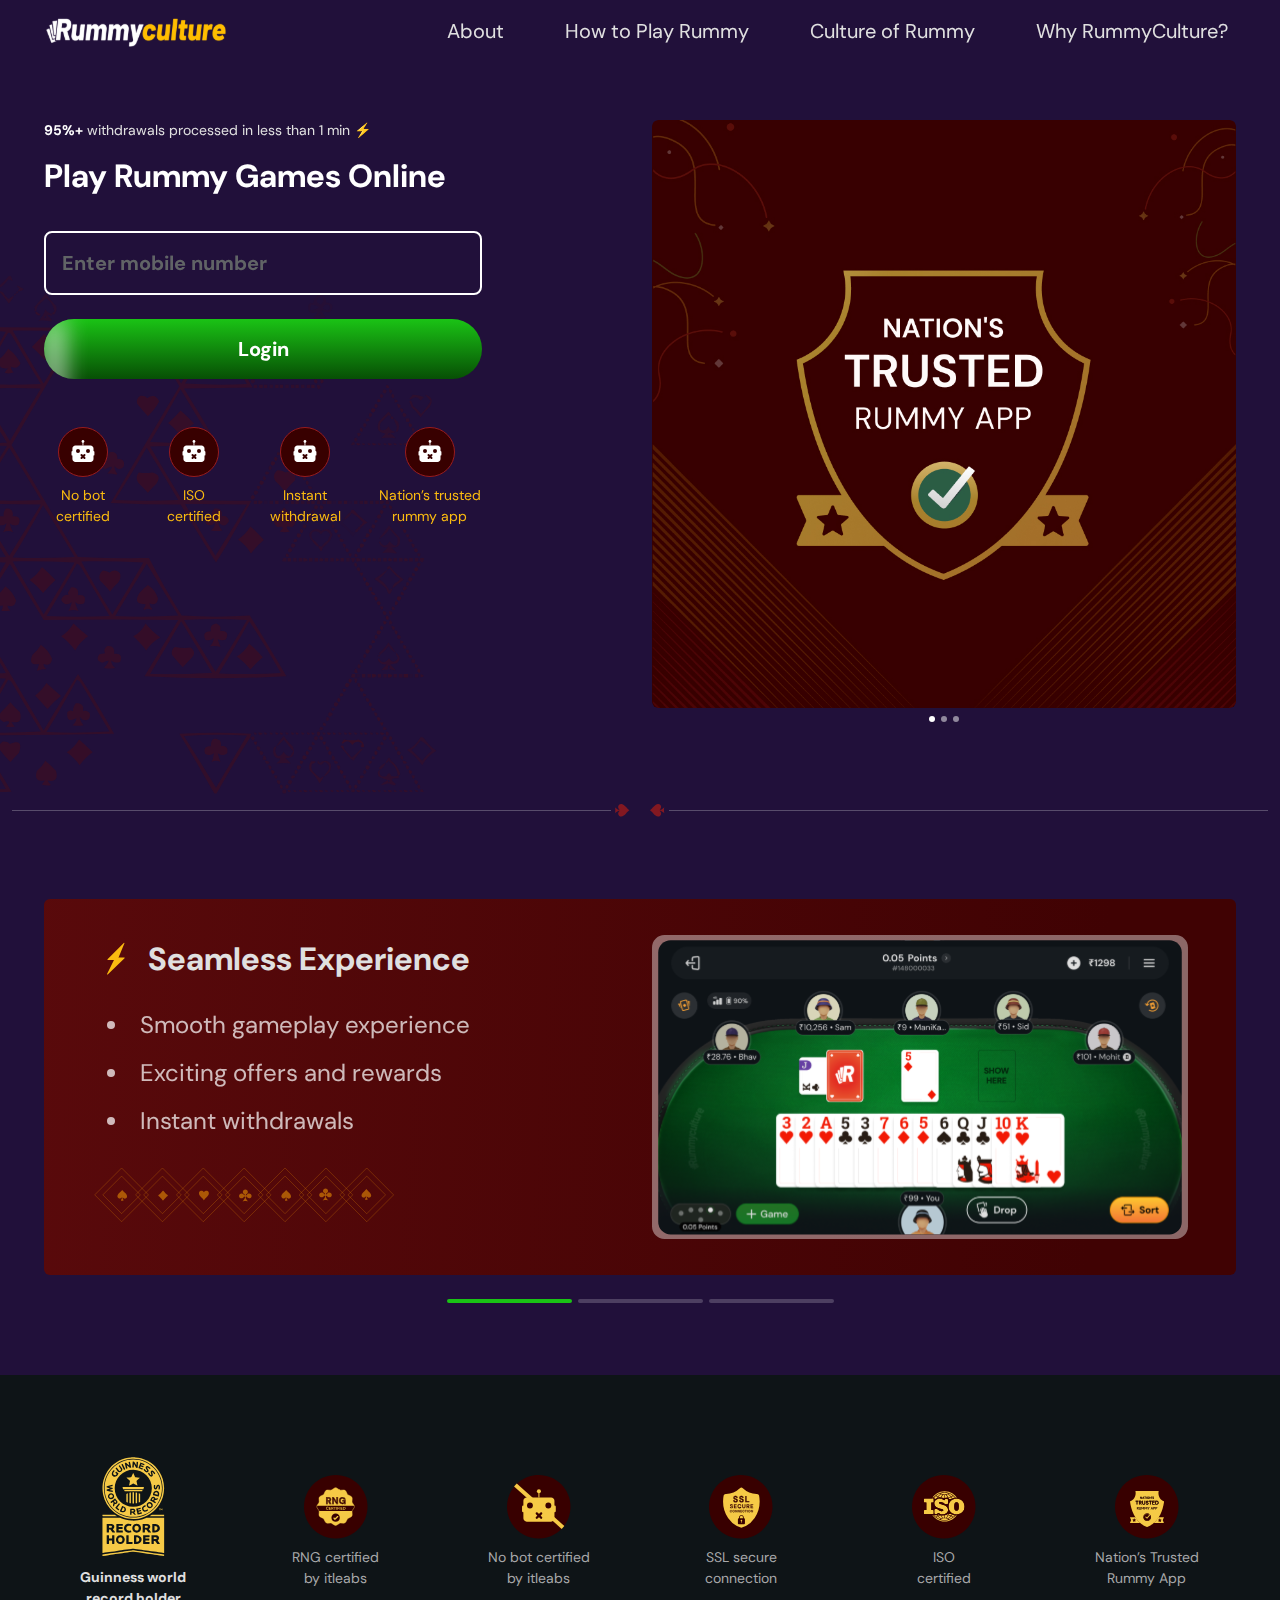
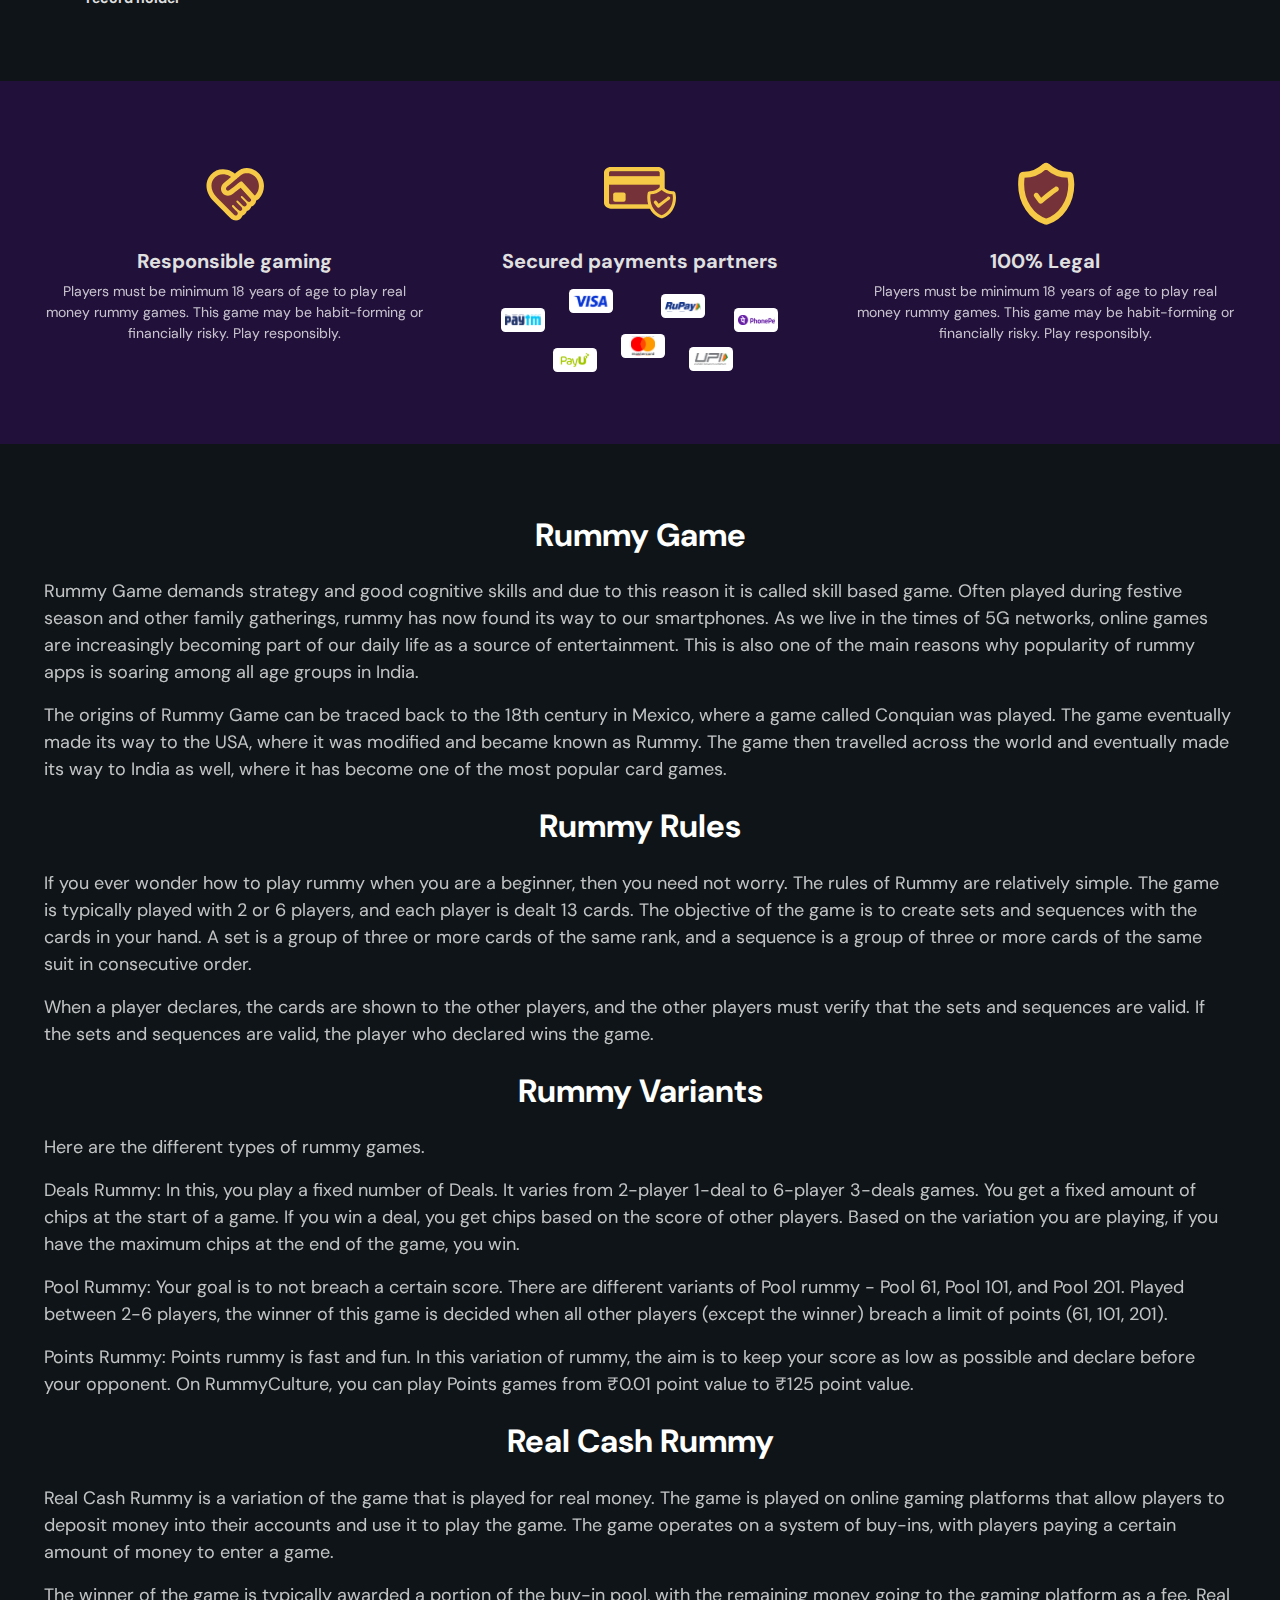
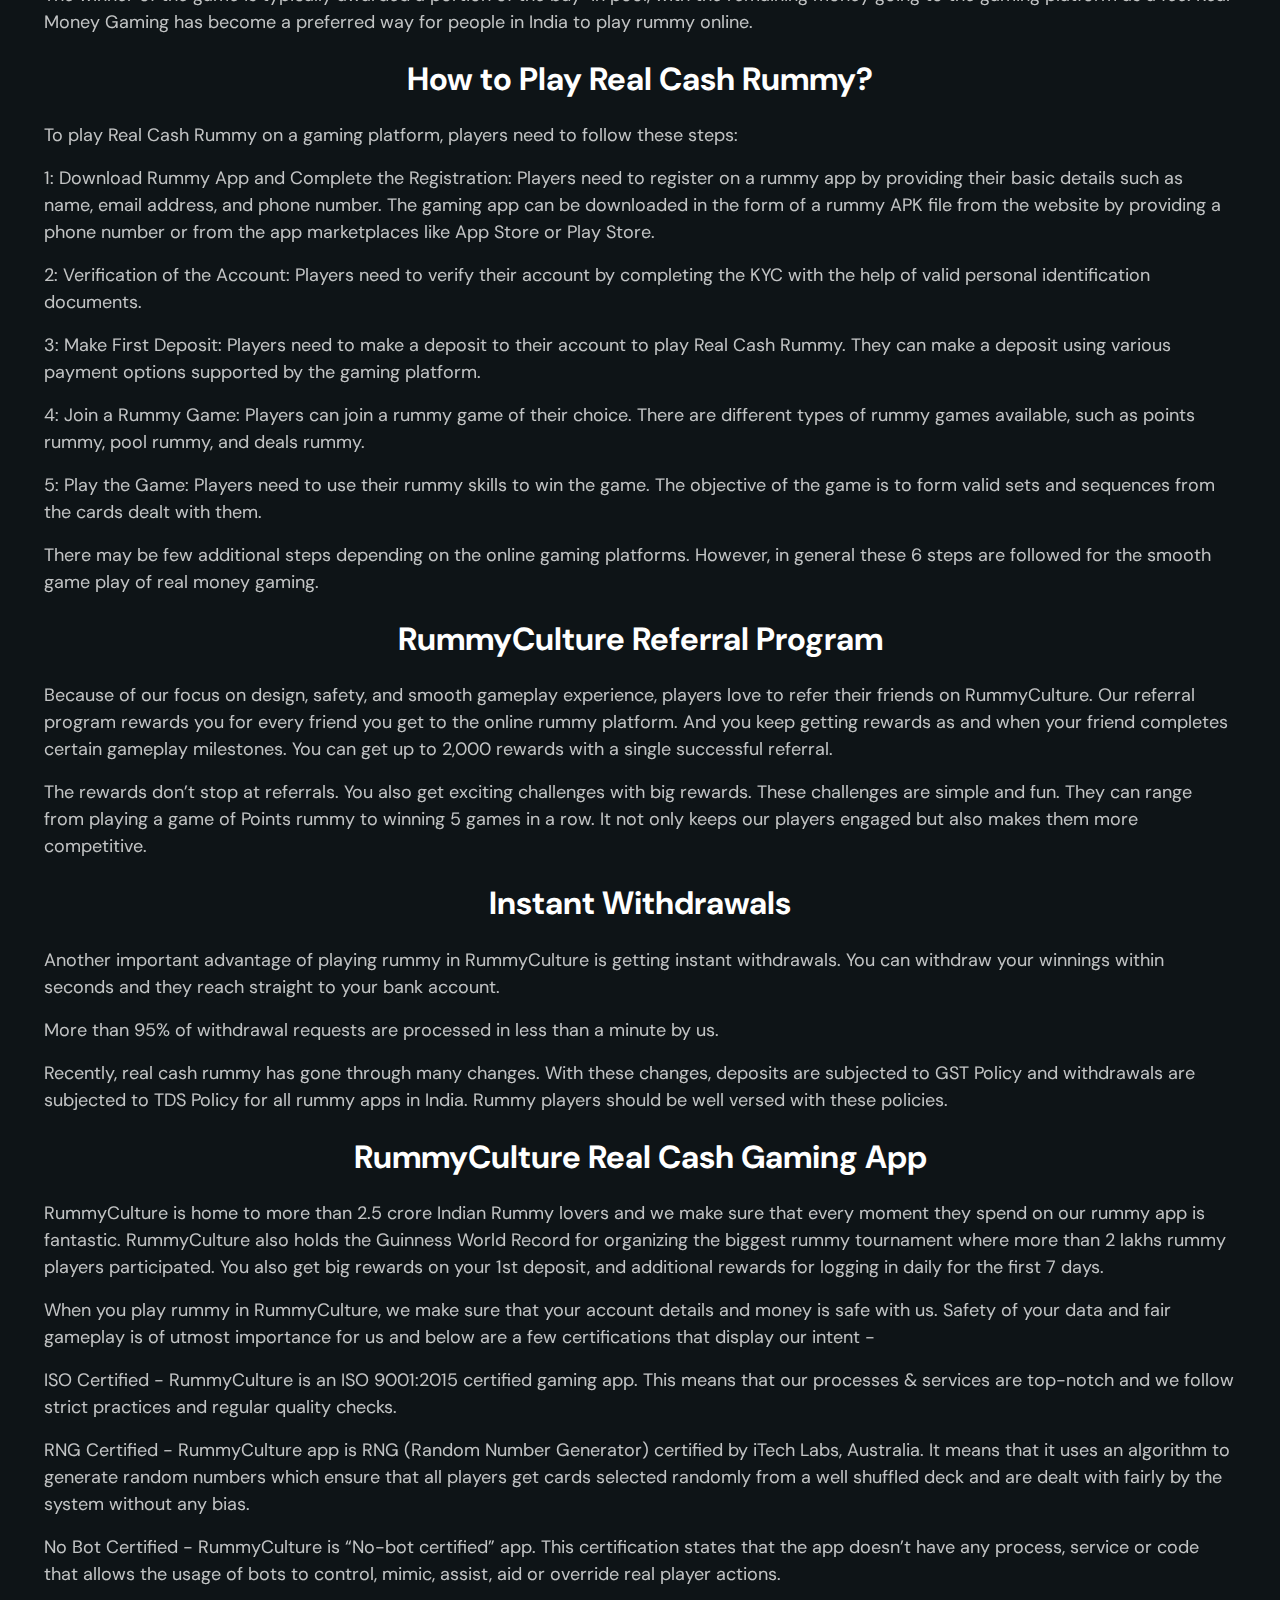
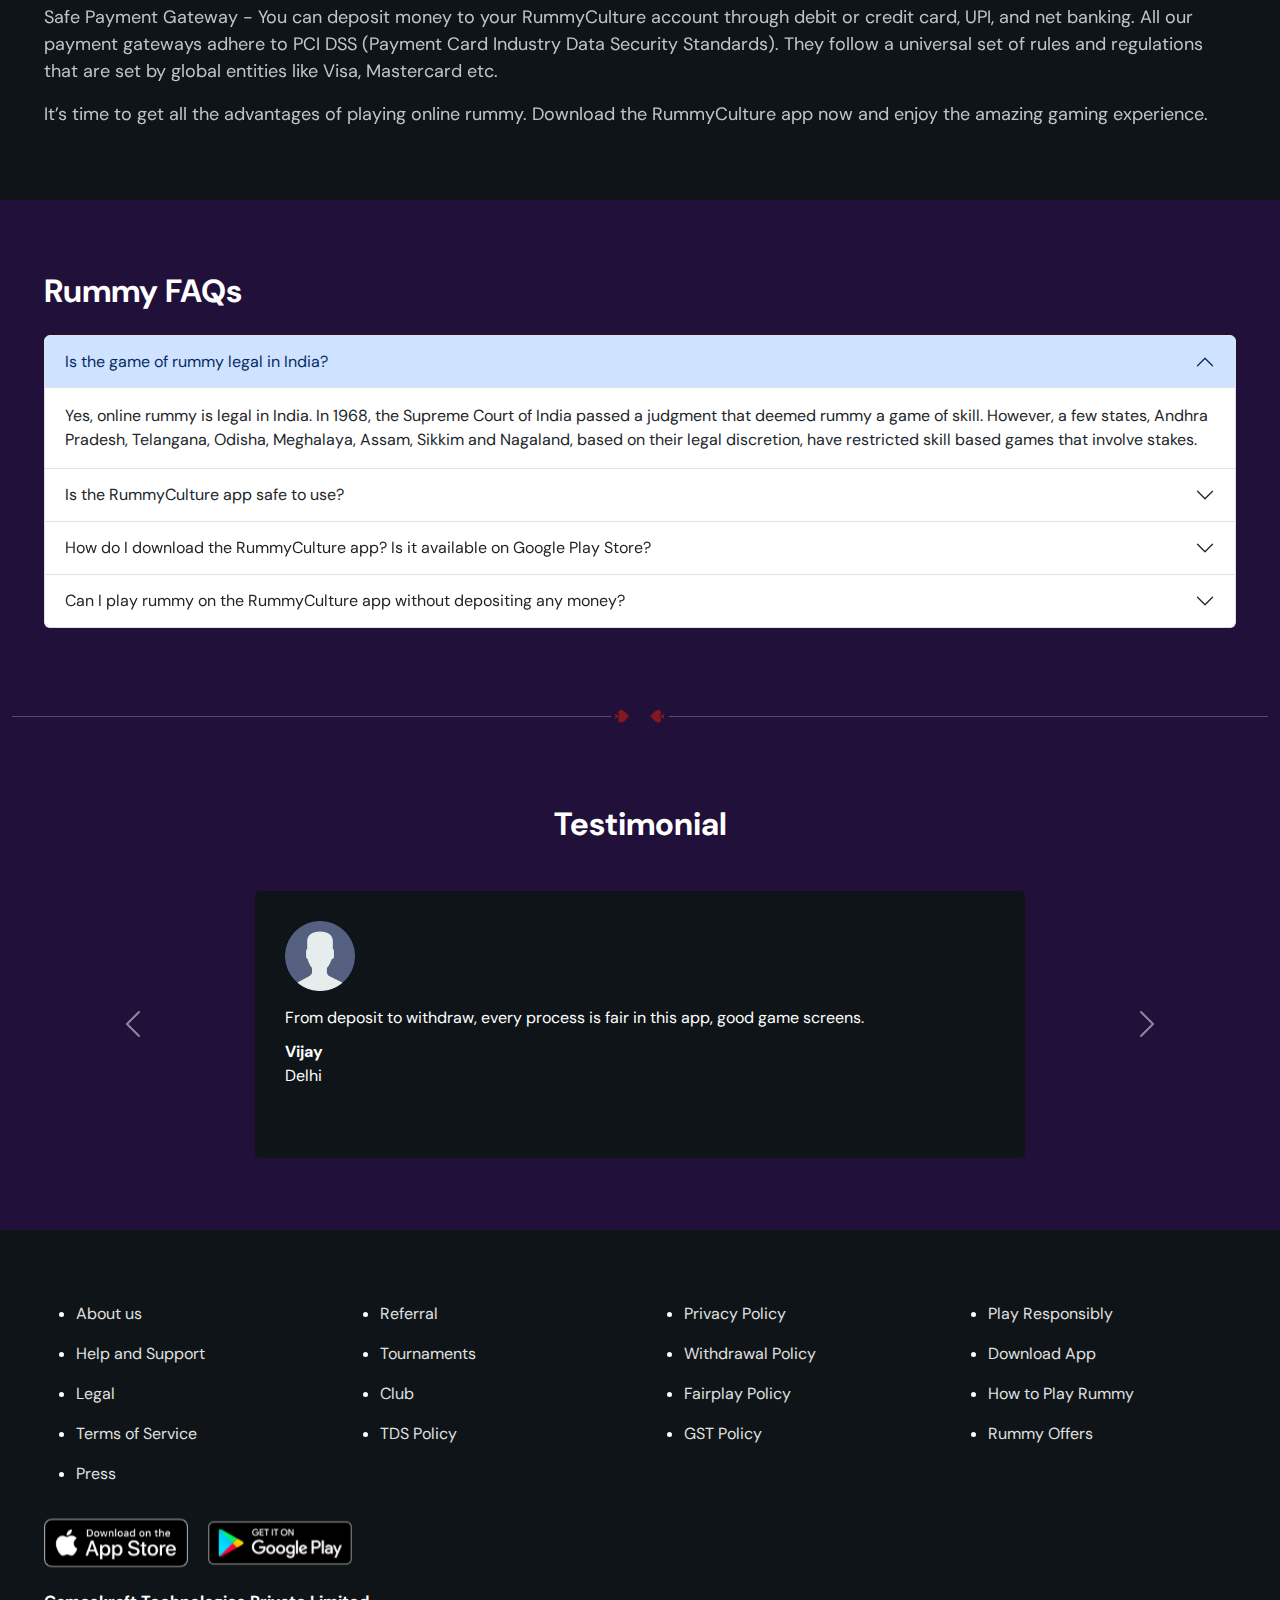
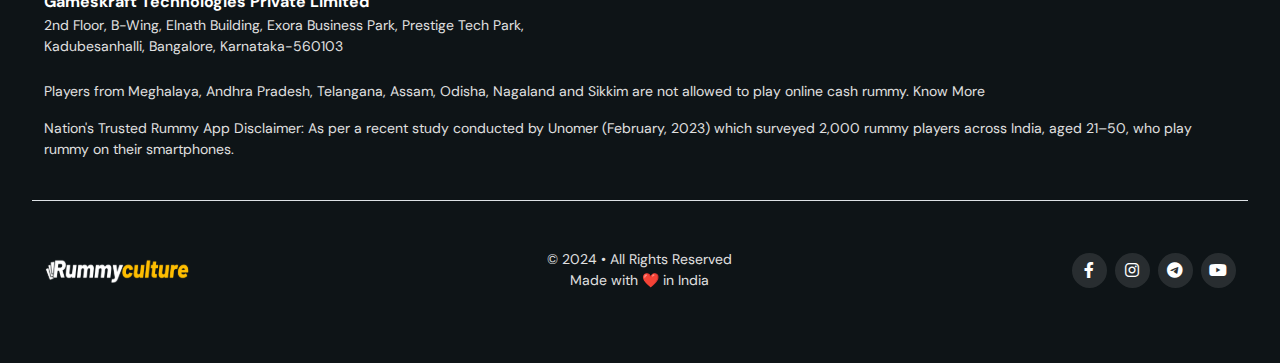
==== index.html @ b8a61bed "Add files via upload" ====
<!DOCTYPE html>
<html>
<head>
	<meta charset="utf-8">
	<meta name="viewport" content="width=device-width, initial-scale=1">
	<title>Rummy Culture</title>
	<link rel="stylesheet" type="text/css" href="assets/css/bootstrap.min.css">
	<link rel="stylesheet" type="text/css" href="assets/css/style.css">
	<link rel="stylesheet" type="text/css" href="assets/Fontawsome/css/all.min.css">
	<link href="https://fonts.googleapis.com/css2?family=DM+Sans:opsz,wght@9..40,100;9..40,200;9..40,300;9..40,400;9..40,500;9..40,600;9..40,700;9..40,800;9..40,900;9..40,1000&display=swap" rel="stylesheet"> 
</head>
<body>

<div class="wrapper">

	<!-- Header -->
	<nav class="navbar navbar-expand-lg navbar-light header position-fixed top-0 start-0 w-100">
  <div class="container">
    <a class="navbar-brand" href="#">
    	<img src="assets/img/logo.svg" width="185" />
    </a>
    <button class="navbar-toggler" type="button" data-bs-toggle="collapse" data-bs-target="#navbarSupportedContent" aria-controls="navbarSupportedContent" aria-expanded="false" aria-label="Toggle navigation">
      <span class="navbar-toggler-icon"></span>
    </button>
    <div class="collapse navbar-collapse justify-content-end" id="navbarSupportedContent">
      <ul class="navbar-nav mb-2 mb-lg-0">
        <li class="nav-item">
          <a class="nav-link text-on-surface fw-normal font-size-20" href="#">About</a>
        </li>
        <li class="nav-item">
          <a class="nav-link text-on-surface fw-normal font-size-20" href="#">How to Play Rummy</a>
        </li>
        <li class="nav-item">
          <a class="nav-link text-on-surface fw-normal font-size-20" href="#">Culture of Rummy</a>
        </li>
        <li class="nav-item">
          <a class="nav-link text-on-surface fw-normal font-size-20" href="#">Why RummyCulture?</a>
        </li>
      </ul>
      
    </div>
  </div>
</nav>

<!-- Header End! -->


<div class="container-fluid banner position-relative overflow-hidden">
	<div class="container position-relative pt-72 pb-72" style="z-index:1;">
		<div class="row">
			<div class="col-12 col-md-6">
				<p class="text-on-surface font-size-14"><strong class="text-white">95%+</strong> withdrawals processed in less than 1 min ⚡</p>
				<h2 class="fw-bold font-size-32 text-white">Play Rummy Games Online</h2>
				<div class="w-75 form-login pt-1">
					<input class="form-control fw-bold font-size-20 text-on-surface bg-transparent my-4" type="text" name="" placeholder="Enter mobile number" />
					<!-- <button class="w-100 allBtn font-size-20 fw-bold border-0 text-center px-2 position-relative overflow-hidden mt-2">Login
						<span class="position-absolute top-0 start-0 w-100 btn-outer-bg h-100"></span>
					</button> -->
					<a href="login.html" class="w-100 d-flex align-items-center justify-content-center allBtn font-size-20 fw-bold border-0 text-center px-2 position-relative overflow-hidden mt-2">Login
						<span class="position-absolute top-0 start-0 w-100 btn-outer-bg h-100"></span>
					</a>
				</div>
				<div class="d-flex justify-content-between w-75 mt-5">
					<div class="text-center certified-icon">
						<img src="assets/img/no-bot.svg" />
						<span class="fw-normal font-size-14 text-wrap d-block text-center mt-2">No bot certified</span>
					</div>
					<div class="text-center certified-icon">
						<img src="assets/img/no-bot.svg" />
						<span class="fw-normal font-size-14 text-wrap d-block text-center mt-2">ISO certified</span>
					</div>
					<div class="text-center certified-icon">
						<img src="assets/img/no-bot.svg" />
						<span class="fw-normal font-size-14 text-wrap d-block text-center mt-2">Instant withdrawal</span>
					</div>
					<div class="text-center certified-icon" style="width:104px;">
						<img src="assets/img/no-bot.svg" />
						<span class="fw-normal font-size-14 text-wrap d-block text-center mt-2">Nation’s trusted rummy app</span>
					</div>
				</div>
			</div>

			<div class="col-12 col-md-6">
				<div id="carouselExampleCaptions" class="carousel slide w-100" data-bs-ride="carousel">
  
  <div class="carousel-inner  w-100 rounded">
    <div class="carousel-item active w-100 rounded">
      <img src="assets/img/nations-trusted-banner-desk.webp" class="d-block w-100 rounded" alt="...">
      
    </div>
    <div class="carousel-item w-100 rounded">
      <img src="assets/img/new_year_desk_banner.webp" class="d-block w-100 rounded" alt="...">
      
    </div>
    <div class="carousel-item w-100 rounded">
      <img src="assets/img/ref_new_year_desk_banner.webp" class="d-block w-100 rounded" alt="...">
      
    </div>
  </div>
  <div class="carousel-indicators position-relative m-0 w-100 mt-2">
    <button type="button" data-bs-target="#carouselExampleCaptions" data-bs-slide-to="0" class="active" aria-current="true" aria-label="Slide 1"></button>
    <button type="button" data-bs-target="#carouselExampleCaptions" data-bs-slide-to="1" aria-label="Slide 2"></button>
    <button type="button" data-bs-target="#carouselExampleCaptions" data-bs-slide-to="2" aria-label="Slide 3"></button>
  </div>
  
</div>
			</div>

		</div>
	</div>
	<div class="position-absolute banner-shap bottom-0">
		<div class="position-relative">
		<img class="w-100 position-absolute start-0 bottom-0" src="assets/img/rc-back-pattern-2.svg" />
	</div>
	</div>
</div>

<div class="container-fluid">
<div class="row">
	<div class="col-12 d-flex">
		<hr class="border-top w-50" style="border-color: var(--md-sys-color-stroke) !important;">
		<img class="px-1" src="assets/img/decoration-red.svg" width="58px" />
		<hr class="border-top w-50" style="border-color: var(--md-sys-color-stroke) !important;">
	</div>
</div>
</div>


<div class="container-fluid pt-72 pb-72">
	<div class="container">

		<div id="carouselExampleCaptions1" class="carousel slide slide-banner-after" data-bs-ride="carousel">
  
  <div class="carousel-inner">
    <div class="carousel-item active">
      <div class="slide-banner-after-content rounded" style="background: linear-gradient(93.84deg, #961c1f -80.23%, #640d0f -39.95%, #400203 87.81%);border-color: rgba(152, 28, 31, 0.24);">
      	<div class="row m-0">
      		<div class="col-md-6">
      			<h2 class="fw-bold font-size-32 text-on-surface d-flex align-items-center"><img class="me-2" src="assets/img/thunder.svg" width="48" /> Seamless Experience</h2>
      			<ul class="fw-normal pt-3 slideList">
        			<li>Smooth gameplay experience</li>
        			<li>Exciting offers and rewards</li>
        			<li>Instant withdrawals</li>
        		</ul>
        		<img src="assets/img/seamless-bg-design.svg" width="304" height="55" />
      		</div>
      		<div class="col-md-6">
      			<img class="w-100" src="assets/img/smooth-gaming-2x.svg" />
      		</div>
      	</div>
      </div>
    </div>
    <div class="carousel-item">
      <div class="slide-banner-after-content rounded" style="background: linear-gradient(180deg, #1f2651 39.87%, rgba(31, 38, 81, 0.35) 100%);border-color: rgba(131, 193, 244, 0.24);">
      	<div class="row m-0">
      		<div class="col-md-6">
      			<h2 class="fw-bold font-size-32 text-on-surface d-flex align-items-center"><img class="me-2" src="assets/img/thunder.svg" width="48" /> Seamless Experience</h2>
      			<ul class="fw-normal pt-3 slideList">
        			<li>Smooth gameplay experience</li>
        			<li>Exciting offers and rewards</li>
        			<li>Instant withdrawals</li>
        		</ul>
        		<img src="assets/img/seamless-bg-design.svg" width="304" height="55" />
      		</div>
      		<div class="col-md-6">
      			<img class="w-100" src="assets/img/support-adv-2x.svg" />
      		</div>
      	</div>
      </div>
    </div>
    <div class="carousel-item">
      <div class="slide-banner-after-content rounded" style="background: linear-gradient(180deg, #186d49 39.87%, rgba(24, 109, 73, 0.35) 100%);border-color: rgba(131, 193, 244, 0.24);">
      	<div class="row m-0">
      		<div class="col-md-6">
      			<h2 class="fw-bold font-size-32 text-on-surface d-flex align-items-center"><img class="me-2" src="assets/img/thunder.svg" width="48" /> Seamless Experience</h2>
      			<ul class="fw-normal pt-3 slideList">
        			<li>Smooth gameplay experience</li>
        			<li>Exciting offers and rewards</li>
        			<li>Instant withdrawals</li>
        		</ul>
        		<img src="assets/img/support-bg-design.svg" width="435" height="34" />
      		</div>
      		<div class="col-md-6">
      			<img class="w-100" src="assets/img/trusted-2x.svg" />
      		</div>
      	</div>
      </div>
    </div>
  </div>

  <div class="carousel-indicators m-0 position-relative mt-4">
    <button type="button" data-bs-target="#carouselExampleCaptions1" data-bs-slide-to="0" class="active" aria-current="true" aria-label="Slide 1"></button>
    <button type="button" data-bs-target="#carouselExampleCaptions1" data-bs-slide-to="1" aria-label="Slide 2"></button>
    <button type="button" data-bs-target="#carouselExampleCaptions1" data-bs-slide-to="2" aria-label="Slide 3"></button>
  </div>
  
</div>

	</div>
</div>


<div class="container-fluid all-certified-block pt-72 pb-72">
	<div class="container">
		<div class="row align-items-center">
			<div class="col-md-2 text-center">
				<img src="assets/img/world-record-icon.svg" />
				<span class="d-block text-center font-size-14 fw-bold text-on-surface">Guinness world<br>record holder</span>
			</div>
			<div class="col-md-2 text-center">
				<img src="assets/img/rng-certified-icon.svg" />
				<span class="d-block text-center font-size-14 fw-normal" style="color: #A8A9AA;">RNG certified<br>by itleabs</span>
			</div>
			<div class="col-md-2 text-center">
				<img src="assets/img/no-bot-certification-icon.svg" />
				<span class="d-block text-center font-size-14 fw-normal" style="color: #A8A9AA;">No bot certified<br>by itleabs</span>
			</div>
			<div class="col-md-2 text-center">
				<img src="assets/img/ssl-secure-icon.svg" />
				<span class="d-block text-center font-size-14 fw-normal" style="color: #A8A9AA;">SSL secure<br>connection</span>
			</div>
			<div class="col-md-2 text-center">
				<img src="assets/img/iso-icon.svg" />
				<span class="d-block text-center font-size-14 fw-normal" style="color: #A8A9AA;">ISO<br>certified</span>
			</div>
			<div class="col-md-2 text-center">
				<img src="assets/img/nations-trusted-icon.svg" />
				<span class="d-block text-center font-size-14 fw-normal" style="color: #A8A9AA;">Nation’s Trusted<br>Rummy App</span>
			</div>
		</div>
	</div>
</div>


<div class="container-fluid pt-72 pb-72">
	<div class="container">
		<div class="row">
			<div class="col-md-4 text-white">
				<img class="d-block mx-auto" src="assets/img/responsible-gaming.svg" />
				<h3 class="mt-3 fw-bold font-size-20 text-on-surface text-center">Responsible gaming</h3>
				<p class="text-center font-size-14 opacity-75">Players must be minimum 18 years of age to play real money rummy games. This game may be habit-forming or financially risky. Play responsibly.</p>
			</div>
			<div class="col-md-4 text-white">
				<img class="d-block mx-auto" src="assets/img/secured-payments.svg" />
				<h3 class="mt-3 fw-bold font-size-20 text-on-surface text-center">Secured payments partners</h3>
				<img class="mx-auto d-block mt-3" src="assets/img/all-payments.svg" />
			</div>
			<div class="col-md-4 text-white">
				<img class="d-block mx-auto" src="assets/img/legal.svg" />
				<h3 class="mt-3 fw-bold font-size-20 text-on-surface text-center">100% Legal</h3>
				<p class="text-center font-size-14 opacity-75">Players must be minimum 18 years of age to play real money rummy games. This game may be habit-forming or financially risky. Play responsibly.</p>
			</div>
		</div>
	</div>
</div>

<div class="container-fluid pt-72 pb-72" style="background: var(--md-sys-color-black);">
	<div class="container">
		<h2 class="fw-bold font-size-32 text-center mb-4">Rummy Game</h2>
		<p class="fw-normal opacity-75" style="font-size: 18px;"> Rummy Game demands strategy and good cognitive skills and due to this reason it is called skill based game. Often played during festive season and other family gatherings, rummy has now found its way to our smartphones. As we live in the times of 5G networks, online games are increasingly becoming part of our daily life as a source of entertainment. This is also one of the main reasons why popularity of rummy apps is soaring among all age groups in India. </p>
		<p class="fw-normal opacity-75 mb-4" style="font-size: 18px;">  The origins of Rummy Game can be traced back to the 18th century in Mexico, where a game called Conquian was played. The game eventually made its way to the USA, where it was modified and became known as Rummy. The game then travelled across the world and eventually made its way to India as well, where it has become one of the most popular card games. </p>
		<h2 class="fw-bold font-size-32 text-center mb-4">Rummy Rules</h2>
		<p class="fw-normal opacity-75" style="font-size: 18px;"> If you ever wonder how to play rummy when you are a beginner, then you need not worry. The rules of Rummy are relatively simple. The game is typically played with 2 or 6 players, and each player is dealt 13 cards. The objective of the game is to create sets and sequences with the cards in your hand. A set is a group of three or more cards of the same rank, and a sequence is a group of three or more cards of the same suit in consecutive order. </p>
		<p class="fw-normal opacity-75 mb-4" style="font-size: 18px;">  When a player declares, the cards are shown to the other players, and the other players must verify that the sets and sequences are valid. If the sets and sequences are valid, the player who declared wins the game.  </p>

		<h2 class="fw-bold font-size-32 text-center mb-4">Rummy Variants</h2>
		<p class="fw-normal opacity-75" style="font-size: 18px;"> Here are the different types of rummy games. </p>
		<p class="fw-normal opacity-75" style="font-size: 18px;"> Deals Rummy: In this, you play a fixed number of Deals. It varies from 2-player 1-deal to 6-player 3-deals games. You get a fixed amount of chips at the start of a game. If you win a deal, you get chips based on the score of other players. Based on the variation you are playing, if you have the maximum chips at the end of the game, you win. </p>
		<p class="fw-normal opacity-75" style="font-size: 18px;"> Pool Rummy: Your goal is to not breach a certain score. There are different variants of Pool rummy - Pool 61, Pool 101, and Pool 201. Played between 2-6 players, the winner of this game is decided when all other players (except the winner) breach a limit of points (61, 101, 201). </p>
		<p class="fw-normal opacity-75 mb-4" style="font-size: 18px;"> Points Rummy: Points rummy is fast and fun. In this variation of rummy, the aim is to keep your score as low as possible and declare before your opponent. On RummyCulture, you can play Points games from ₹0.01 point value to ₹125 point value. </p>


		<h2 class="fw-bold font-size-32 text-center mb-4">Real Cash Rummy</h2>
		<p class="fw-normal opacity-75" style="font-size: 18px;"> Real Cash Rummy is a variation of the game that is played for real money. The game is played on online gaming platforms that allow players to deposit money into their accounts and use it to play the game. The game operates on a system of buy-ins, with players paying a certain amount of money to enter a game. </p>
		<p class="fw-normal opacity-75 mb-4" style="font-size: 18px;"> The winner of the game is typically awarded a portion of the buy-in pool, with the remaining money going to the gaming platform as a fee. Real Money Gaming has become a preferred way for people in India to play rummy online. </p>


		<h2 class="fw-bold font-size-32 text-center mb-4">How to Play Real Cash Rummy?</h2>
		<p class="fw-normal opacity-75" style="font-size: 18px;"> To play Real Cash Rummy on a gaming platform, players need to follow these steps: </p>
		<p class="fw-normal opacity-75" style="font-size: 18px;"> 1: Download Rummy App and Complete the Registration: Players need to register on a rummy app by providing their basic details such as name, email address, and phone number. The gaming app can be downloaded in the form of a rummy APK file from the website by providing a phone number or from the app marketplaces like App Store or Play Store. </p>
		<p class="fw-normal opacity-75" style="font-size: 18px;"> 2: Verification of the Account: Players need to verify their account by completing the KYC with the help of valid personal identification documents. </p>
		<p class="fw-normal opacity-75" style="font-size: 18px;"> 3: Make First Deposit: Players need to make a deposit to their account to play Real Cash Rummy. They can make a deposit using various payment options supported by the gaming platform. 	</p>
		<p class="fw-normal opacity-75" style="font-size: 18px;"> 4: Join a Rummy Game: Players can join a rummy game of their choice. There are different types of rummy games available, such as points rummy, pool rummy, and deals rummy. </p>
		<p class="fw-normal opacity-75" style="font-size: 18px;"> 5: Play the Game: Players need to use their rummy skills to win the game. The objective of the game is to form valid sets and sequences from the cards dealt with them. </p>
		<p class="fw-normal opacity-75 mb-4" style="font-size: 18px;"> There may be few additional steps depending on the online gaming platforms. However, in general these 6 steps are followed for the smooth game play of real money gaming. </p>

		<h2 class="fw-bold font-size-32 text-center mb-4">RummyCulture Referral Program</h2>
		<p class="fw-normal opacity-75" style="font-size: 18px;"> Because of our focus on design, safety, and smooth gameplay experience, players love to refer their friends on RummyCulture. Our referral program rewards you for every friend you get to the online rummy platform. And you keep getting rewards as and when your friend completes certain gameplay milestones. You can get up to 2,000 rewards with a single successful referral. </p>
		<p class="fw-normal opacity-75 mb-4" style="font-size: 18px;"> The rewards don’t stop at referrals. You also get exciting challenges with big rewards. These challenges are simple and fun. They can range from playing a game of Points rummy to winning 5 games in a row. It not only keeps our players engaged but also makes them more competitive. </p>

		<h2 class="fw-bold font-size-32 text-center mb-4">Instant Withdrawals</h2>
		<p class="fw-normal opacity-75" style="font-size: 18px;"> Another important advantage of playing rummy in RummyCulture is getting instant withdrawals. You can withdraw your winnings within seconds and they reach straight to your bank account. </p>
		<p class="fw-normal opacity-75" style="font-size: 18px;"> More than 95% of withdrawal requests are processed in less than a minute by us. </p>
		<p class="fw-normal opacity-75 mb-4" style="font-size: 18px;"> Recently, real cash rummy has gone through many changes. With these changes, deposits are subjected to GST Policy and withdrawals are subjected to TDS Policy for all rummy apps in India. Rummy players should be well versed with these policies. </p>

		<h2 class="fw-bold font-size-32 text-center mb-4">RummyCulture Real Cash Gaming App</h2>
		<p class="fw-normal opacity-75" style="font-size: 18px;"> RummyCulture is home to more than 2.5 crore Indian Rummy lovers and we make sure that every moment they spend on our rummy app is fantastic. RummyCulture also holds the Guinness World Record for organizing the biggest rummy tournament where more than 2 lakhs rummy players participated. You also get big rewards on your 1st deposit, and additional rewards for logging in daily for the first 7 days. </p>
		<p class="fw-normal opacity-75" style="font-size: 18px;"> When you play rummy in RummyCulture, we make sure that your account details and money is safe with us. Safety of your data and fair gameplay is of utmost importance for us and below are a few certifications that display our intent - </p>
		<p class="fw-normal opacity-75" style="font-size: 18px;"> ISO Certified - RummyCulture is an ISO 9001:2015 certified gaming app. This means that our processes & services are top-notch and we follow strict practices and regular quality checks. </p>
		<p class="fw-normal opacity-75" style="font-size: 18px;"> RNG Certified - RummyCulture app is RNG (Random Number Generator) certified by iTech Labs, Australia. It means that it uses an algorithm to generate random numbers which ensure that all players get cards selected randomly from a well shuffled deck and are dealt with fairly by the system without any bias. </p>
		<p class="fw-normal opacity-75" style="font-size: 18px;"> No Bot Certified - RummyCulture is “No-bot certified” app. This certification states that the app doesn’t have any process, service or code that allows the usage of bots to control, mimic, assist, aid or override real player actions. </p>
		<p class="fw-normal opacity-75" style="font-size: 18px;"> Safe Payment Gateway - You can deposit money to your RummyCulture account through debit or credit card, UPI, and net banking. All our payment gateways adhere to PCI DSS (Payment Card Industry Data Security Standards). They follow a universal set of rules and regulations that are set by global entities like Visa, Mastercard etc. </p>
		<p class="fw-normal opacity-75 mb-0" style="font-size: 18px;"> It’s time to get all the advantages of playing online rummy. Download the RummyCulture app now and enjoy the amazing gaming experience. </p>



	</div>
</div>

<div class="container-fluid pt-72 pb-72">
	<div class="container">
		<h2 class="fw-bold font-size-32 mb-4">Rummy FAQs</h2>

		<div class="accordion" id="accordionExample">
  <div class="accordion-item">
    <h2 class="accordion-header" id="headingOne">
      <button class="accordion-button" type="button" data-bs-toggle="collapse" data-bs-target="#collapseOne" aria-expanded="true" aria-controls="collapseOne">
        Is the game of rummy legal in India?
      </button>
    </h2>
    <div id="collapseOne" class="accordion-collapse collapse show" aria-labelledby="headingOne" data-bs-parent="#accordionExample">
      <div class="accordion-body">
        
Yes, online rummy is legal in India. In 1968, the Supreme Court of India passed a judgment that deemed rummy a game of skill. However, a few states, Andhra Pradesh, Telangana, Odisha, Meghalaya, Assam, Sikkim and Nagaland, based on their legal discretion, have restricted skill based games that involve stakes.

      </div>
    </div>
  </div>
  <div class="accordion-item">
    <h2 class="accordion-header" id="headingTwo">
      <button class="accordion-button collapsed" type="button" data-bs-toggle="collapse" data-bs-target="#collapseTwo" aria-expanded="false" aria-controls="collapseTwo">
        Is the RummyCulture app safe to use?
      </button>
    </h2>
    <div id="collapseTwo" class="accordion-collapse collapse" aria-labelledby="headingTwo" data-bs-parent="#accordionExample">
      <div class="accordion-body">
        
Yes, RummyCulture is completely safe and secure to use, and follows strict fair game play policies.

    RummyCulture is an ISO-certified gaming platform.
    All payment gateways used by RummyCulture are PCI DSS (Payment Card Industry Data Security Standards) compliant. They follow a universal set of rules and regulations that are set by global entities like Visa, Mastercard etc.
    RummyCulture has a “No-bot” certification, which clearly states that we do not have any systems that allow the usage of bots to control, mimic, assist, aid or override real player actions.
    RummyCulture’s card shuffling system has been RNG certified by iTech Labs (Australia). RNG uses an algorithm to generate random numbers which ensure that all players get cards selected randomly from a well-shuffled deck and are dealt with fairly by the system without any bias.


      </div>
    </div>
  </div>
  <div class="accordion-item">
    <h2 class="accordion-header" id="headingThree">
      <button class="accordion-button collapsed" type="button" data-bs-toggle="collapse" data-bs-target="#collapseThree" aria-expanded="false" aria-controls="collapseThree">
        How do I download the RummyCulture app? Is it available on Google Play Store?
      </button>
    </h2>
    <div id="collapseThree" class="accordion-collapse collapse" aria-labelledby="headingThree" data-bs-parent="#accordionExample">
      <div class="accordion-body">
        <ul>
        	<li> Download it from www.rummyculture.com. 
        		<ul>
        			<li>Visit www.rummyculture.com and download the app by simply clicking on the “Download Now” button.</li>
        			<li>You will need to install the downloaded apk.</li>
        			<li> Register on the app with your mobile number to start playing.</li>
        		</ul>
        	</li>
        </ul>
      </div>
    </div>
  </div>

  <div class="accordion-item">
    <h2 class="accordion-header" id="headingThree1">
      <button class="accordion-button collapsed" type="button" data-bs-toggle="collapse" data-bs-target="#collapseThree1" aria-expanded="false" aria-controls="collapseThree1">
        Can I play rummy on the RummyCulture app without depositing any money?
      </button>
    </h2>
    <div id="collapseThree1" class="accordion-collapse collapse" aria-labelledby="headingThree1" data-bs-parent="#accordionExample">
      <div class="accordion-body">
        Yes, our practice games are free. You can play as many practice games as you want.

    Open the RummyCulture app and click on “Practice”, located on the left bottom corner.
    Select the practice game you want to play (Deals, Pool, Points).
    Select the number of players you want to play with (2 or 6) and start the game.

You can also try out our free tournaments.

    Open the RummyCulture app and click on “Tournaments”, located on the left corner.
    Click on “Free Tourney”. You will see all the free tournaments available for you to play.
    Select the tournament you want to play and register for it.
    Check the timings and wait for it to start.

      </div>
    </div>
  </div>

</div>

	</div>
</div>


<div class="container-fluid">
<div class="row">
	<div class="col-12 d-flex">
		<hr class="border-top w-50" style="border-color: var(--md-sys-color-stroke) !important;">
		<img class="px-1" src="assets/img/decoration-red.svg" width="58px" />
		<hr class="border-top w-50" style="border-color: var(--md-sys-color-stroke) !important;">
	</div>
</div>
</div>


<div class="container-fluid pt-72 pb-72">
	<div class="container">
		<h2 class="fw-bold font-size-32 mb-5 text-center">Testimonial </h2>
		<div id="testimonial" class="carousel slide section-mb testimonial" data-bs-ride="carousel">
  <div class="carousel-inner">
    <div class="container">
      <div class="row justify-content-center">
        <div class="col-md-8">
    <div class="carousel-item active">
      <img src="assets/img/user1.png" width="70" />
      <p class="testimonial-des">From deposit to withdraw, every process is fair in this app, good game screens.</p>
      <p>
        <strong class="d-block">Vijay</strong>Delhi
      </p>
    </div>
    <div class="carousel-item">
      <img src="assets/img/user1.png" width="70" />
      <p class="testimonial-des">Game play is smooth, i used to play everyday and really won a good amount of money. Interface is good.</p>
      <p>
        <strong class="d-block">Deepak</strong>Delhi
      </p>
    </div>
    <div class="carousel-item">
      <img src="assets/img/user1.png" width="70" />
      <p class="testimonial-des">Game show is proper, have multiple tables to play game each with different entry amount.</p>
      <p>
        <strong class="d-block">Nisha Singh</strong>Delhi
      </p>
    </div>
  </div>
  </div>
  </div>
  </div>
  <button class="carousel-control-prev" type="button" data-bs-target="#testimonial" data-bs-slide="prev">
    <span class="carousel-control-prev-icon" aria-hidden="true"></span>
    <span class="visually-hidden">Previous</span>
  </button>
  <button class="carousel-control-next" type="button" data-bs-target="#testimonial" data-bs-slide="next">
    <span class="carousel-control-next-icon" aria-hidden="true"></span>
    <span class="visually-hidden">Next</span>
  </button>
</div>
	</div>
</div>



<div class="container-fluid footer pt-72 pb-72">
	<div class="container">
		<div class="row">
			<div class="col-md-3">
				<ul>
					<li class="mb-3">
						<a href="#" class="text-on-surface font-size-16">About us</a>
					</li>
					<li class="mb-3">
						<a href="#" class="text-on-surface font-size-16">Help and Support</a>
					</li>
					<li class="mb-3">
						<a href="#" class="text-on-surface font-size-16">Legal</a>
					</li>
					<li class="mb-3">
						<a href="#" class="text-on-surface font-size-16">Terms of Service</a>
					</li>
					<li class="mb-3">
						<a href="#" class="text-on-surface font-size-16">Press</a>
					</li>
				</ul>
			</div>
			<div class="col-md-3">
				<ul>
					<li class="mb-3">
						<a href="#" class="text-on-surface font-size-16">Referral</a>
					</li>
					<li class="mb-3">
						<a href="#" class="text-on-surface font-size-16">Tournaments</a>
					</li>
					<li class="mb-3">
						<a href="#" class="text-on-surface font-size-16">Club</a>
					</li>
					<li class="mb-3">
						<a href="#" class="text-on-surface font-size-16">TDS Policy</a>
					</li>
				</ul>
			</div>
			<div class="col-md-3">
				<ul>
					<li class="mb-3">
						<a href="#" class="text-on-surface font-size-16">Privacy Policy</a>
					</li>
					<li class="mb-3">
						<a href="#" class="text-on-surface font-size-16">Withdrawal Policy</a>
					</li>
					<li class="mb-3">
						<a href="#" class="text-on-surface font-size-16">Fairplay Policy</a>
					</li>
					<li class="mb-3">
						<a href="#" class="text-on-surface font-size-16">GST Policy</a>
					</li>
				</ul>
			</div>
			<div class="col-md-3">
				<ul>
					<li class="mb-3">
						<a href="#" class="text-on-surface font-size-16">Play Responsibly</a>
					</li>
					<li class="mb-3">
						<a href="#" class="text-on-surface font-size-16">Download App</a>
					</li>
					<li class="mb-3">
						<a href="#" class="text-on-surface font-size-16">How to Play Rummy</a>
					</li>
					<li class="mb-3">
						<a href="#" class="text-on-surface font-size-16">Rummy Offers</a>
					</li>
				</ul>
			</div>
		</div>
		<div class="row mt-3">
			<div class="col-12">
				<img class="me-3" src="assets/img/app-store.svg" width="144" height="50" />
				<img src="assets/img/play-store.svg" width="144" height="50" />
			</div>
		</div>
		<div class="row mt-4">
			<div class="col-12 border-bottom pb-4 mb-5">
				<h3 class="font-size-16 fw-bold mb-1">Gameskraft Technologies Private Limited</h3>
				<p class="text-on-surface font-size-14 mb-4"> 2nd Floor, B-Wing, Elnath Building, Exora Business Park, Prestige Tech Park, <br>Kadubesanhalli, Bangalore, Karnataka-560103 </p>
				<p class="text-on-surface font-size-14"> Players from Meghalaya, Andhra Pradesh, Telangana, Assam, Odisha, Nagaland and Sikkim are not allowed to play online cash rummy. Know More </p>
				<p class="text-on-surface font-size-14"> Nation's Trusted Rummy App Disclaimer: As per a recent study conducted by Unomer (February, 2023) which surveyed 2,000 rummy players across India, aged 21–50, who play rummy on their smartphones. </p>
			</div>
		</div>
		<div class="row align-items-center">
			<div class="col-md-4">
				<img src="assets/img/logo.svg" width="147" />
			</div>
			<div class="col-md-4 text-center text-on-surface font-size-14">
				<p class="mb-0">© 2024 • All Rights Reserved<br>Made with ❤️ in India</p>
			</div>
			<div class="col-md-4">
				<ul class="d-flex justify-content-end social-media">
				<li>
					<a href="#"><i class="fa-brands fa-facebook-f"></i></a>
				</li>
				<li>
					<a href="#"><i class="fa-brands fa-instagram"></i></a>
				</li>
				<!-- <li>
					<a href="#"><i class="fa-brands fa-x-twitter"></i></a>
				</li> -->
				<li>
					<a href="#"><i class="fa-brands fa-telegram"></i></a>
				</li>
				<li>
					<a href="#"><i class="fa-brands fa-youtube"></i></a>
				</li>
				</ul>
			</div>
		</div>
	</div>
</div>

	
</div>

<script>
	const headerDiv = document.querySelector('.header');

	function handleScroll() {
		const scrollPosition = window.scrollY;
		const triggerPosition = 50;
		if (scrollPosition > triggerPosition) {
			headerDiv.classList.add('fixed-header');
		} else {
			headerDiv.classList.remove('fixed-header');
		}
	}
	window.addEventListener('scroll', handleScroll);

</script>


<script src="assets/js/jquery.min.js"></script>
<script src="assets/js/bootstrap.min.js"></script>

</body>
</html>
---- assets/css/style.css ----
:root{
  --md-sys-color-background: #21103a;
  --md-sys-color-on-background: #fff;
  --md-sys-color-on-surface: #E0E0E0;
  --base-body-font: 'DM Sans', sans-serif;
  --container-box-width: 1216px;
  --md-sys-color-on-accent: #141414;
  --md-sys-color-outline: #34373B;
  --md-sys-color-black: #0e1417;
}
body {
  background: var(--md-sys-color-background);
  overflow-y: scroll;
  overflow-x: hidden;
  color: var(--md-sys-color-on-background);
  font-family: var(--base-body-font);
}
.text-on-surface {
  color: var(--md-sys-color-on-surface);
}
.font-size-20 {
  font-size: 20px;
}
.header .navbar-nav {
  gap: 45px;
}
.container {
  max-width: var(--container-box-width);
}
.font-size-14 {
  font-size: 14px;
}
.wrapper {
  padding-top: 48px;
}
.header ul li a:hover {
  color: #E48B05;
}
.font-size-32 {
    font-size: 32px;
}
.allBtn {
  min-width: 64px;
  background: linear-gradient(180deg,#1ac315 0,#074f05 100%);
  box-shadow: none;
  border-radius: 40px;
  outline: none;
  color: #fff;
  transition: 0.3s ease all;
  min-height: 60px;
  min-width: 140px;
}
.btn-outer-bg {
  animation: move-shine 3s infinite;
  z-index: 4;
}
.btn-outer-bg::after {
  background: #fff;
  content: "";
  display: block;
  filter: blur(12px);
  height: 200%;
  left: 0;
  opacity: .7;
  position: absolute;
  top: 0;
  width: 20px;
}
@keyframes move-shine {
  0% {
  transform: scale(2) rotate(16deg);
}
100% {
  transform: scale(2) rotate(16deg) translateX(100%);
}
}

.form-login input {
  border: 2px solid #fff !important;
  min-height: 64px;
  border-radius: 8px;
  padding-left: 1rem;
  padding-right: 1rem;
  outline: none !important;
  box-shadow: none !important;
  color: #fff !important;
}
.form-login input::placeholder {
  opacity: 1;
  color: #616466;
}
.certified-icon {
  width: 77px;
  color: #fbbb10;
}
.banner-shap {
  z-index: 0;
  width: 480px;
  left: -42px;
  opacity: .4;
}
.banner-shap .position-relative {
  padding-bottom: 92.66%;
  width: 100%;
}
.pt-72{
  padding-top: 72px;
}
.pb-72{
  padding-bottom: 72px;
}
.banner .carousel-indicators button {
  background: #fff !important;
  width: 6px !important;
  height: 6px !important;
  border-radius: 50%;
  padding: 0 !important;
  border: 0 !important;
}
.slideList li {
  font-size: 24px;
  list-style-type: disc;
  list-style-position: inside;
/*  text-indent: -1.3em;*/
  opacity: 0.72;
  padding-bottom: 12px;
}
.slideList {
  padding-left: 15px;
}
.slide-banner-after-content {
  padding: 36px;
}
.slide-banner-after .carousel-indicators button {
  height: 4px;
  width: 125px;
  border-radius: 8px;
  opacity: 0.2;
  border: 0 !important;
  background: #fff;
}
.slide-banner-after .carousel-indicators button.active {
  background: #1ac315;
  opacity: 1;
}
.all-certified-block {
  background: var(--md-sys-color-black);
}
.footer {
  background: var(--md-sys-color-black);
}
a {
  text-decoration: none;
}
.font-size-16 {
  font-size: 16px;
}
.social-media {
  list-style: none;
  padding: 0;
  margin: 0;
}
.social-media a {
  background: #ffffff1c;
  width: 35px;
  height: 35px;
  border-radius: 50%;
  display: flex;
  align-items: center;
  justify-content: center;
  color: #fff;
  font-size: 16px;
}
.social-media {
  gap: 8px;
}
.fixed-header {
  background: var(--md-sys-color-background) !important;
  z-index: 99;
  border-bottom: 1px solid rgba(255, 255, 255, 0.12);
}
.account-option-list {
  display: flex;
  align-items: center;
  list-style: none;
}
.account-option-list {
  display: flex;
  align-items: center;
  list-style: none;
  background: var(--md-sys-color-black);
  margin: 0;
  padding: 0px 15px !important;
  border-radius: 26px;
}
.account-option-list li a {
  padding: 6px 12px;
  border-right: 1px solid #E0E0E012;
  display: block;
}
.afterlogin-nav .navbar-nav {
  gap: 5px;
}
.balance-nav {
  font-size: 14px;
  color: rgba(219,213,228,.729);
}
.balance-nav strong {
  display: block;
  color: #fff;
}
.userProfile-nav i {
  background: var(--md-sys-color-black);
  width: 35px;
  height: 35px;
  border-radius: 50%;
  font-size: 16px;
  display: flex;
  align-items: center;
  justify-content: center;
  margin-right: 8px;
  border: 1px solid #ffffff3d;
}
.userProfile-nav a {
  display: flex;
  align-items: center;
  font-size: 14px;
}
.offcanvasMenu-block {
  
  max-width: 300px;
  box-shadow: 0 8px 10px -5px rgba(0,0,0,.2),0 16px 24px 2px rgba(0,0,0,.14),0 6px 30px 5px rgba(0,0,0,.12);
  box-shadow: 0 0 10px #000;
}
.btn-close {
  opacity: 1;
}
.loginMenuoffcanvas .header-navbar-top li {
  border: 0;
}
.loginMenuoffcanvas li {
  display: block;
  width: 100%;
}
.loginMenuoffcanvas .header-navbar-top li a {
  padding: 10px 22px !important;
  letter-spacing: 1px;
  color: #000;
}
.dropdown-menu-custome li a i {
  margin-right: 10px;
  color: #000;
}
.box-block {
  background: #fff;
  padding: 25px;
  border-radius: 5px;
}
.box-title, .box-sub-title {
  color: #000;
  font-size: 26px;
  margin-bottom: 0;
  font-weight: 600;
  
}
.box-block hr {
  height: 1px;
  background: #dee2e6;
  opacity: 1;
  border: 0;
}
.payOption label {
  font-size: 14px;
  position: relative;
  padding-left: 30px;
  cursor: pointer;
}
.payOption label::before, .payOption label::after {
  content: "";
  display: block;
  width: 15px;
  height: 15px;
  border: 1px solid #000;
  border-radius: 50%;
  position: absolute;
  left: 0;
  top: 4px;
}
.payOption input:checked ~ label::before {
  border-color: #c72b2c;
}
.payOption input:checked ~ label::after {
  border: 0;
  background: #c72b2c;
  width: 7px;
  height: 7px;
  left: 4px;
  top: 8px;
}
.payOption input:checked ~ label {
  color: #c72b2c !important;
}
.deposit-nav a , .instant-nav a{
  background: url('../img/fill-button-2.svg') 0 0/100% 100% no-repeat;
  color: #000;
  min-width: 8rem;
  text-align: center;
}
/*.instant-nav a {
  background: url('../img/belt-border-2.svg') 0 0/100% 100% no-repeat;
  color: #fff;
}*/
.header ul li a:focus {
  color: #fff;
}
.testimonial .carousel-item {
  background: var(--md-sys-color-black);
  border-radius: 5px;
  padding: 30px;
  min-height: 267px;
}
.testimonial .testimonial-des {
  margin: 15px 0;
  margin-bottom: 10px;
}
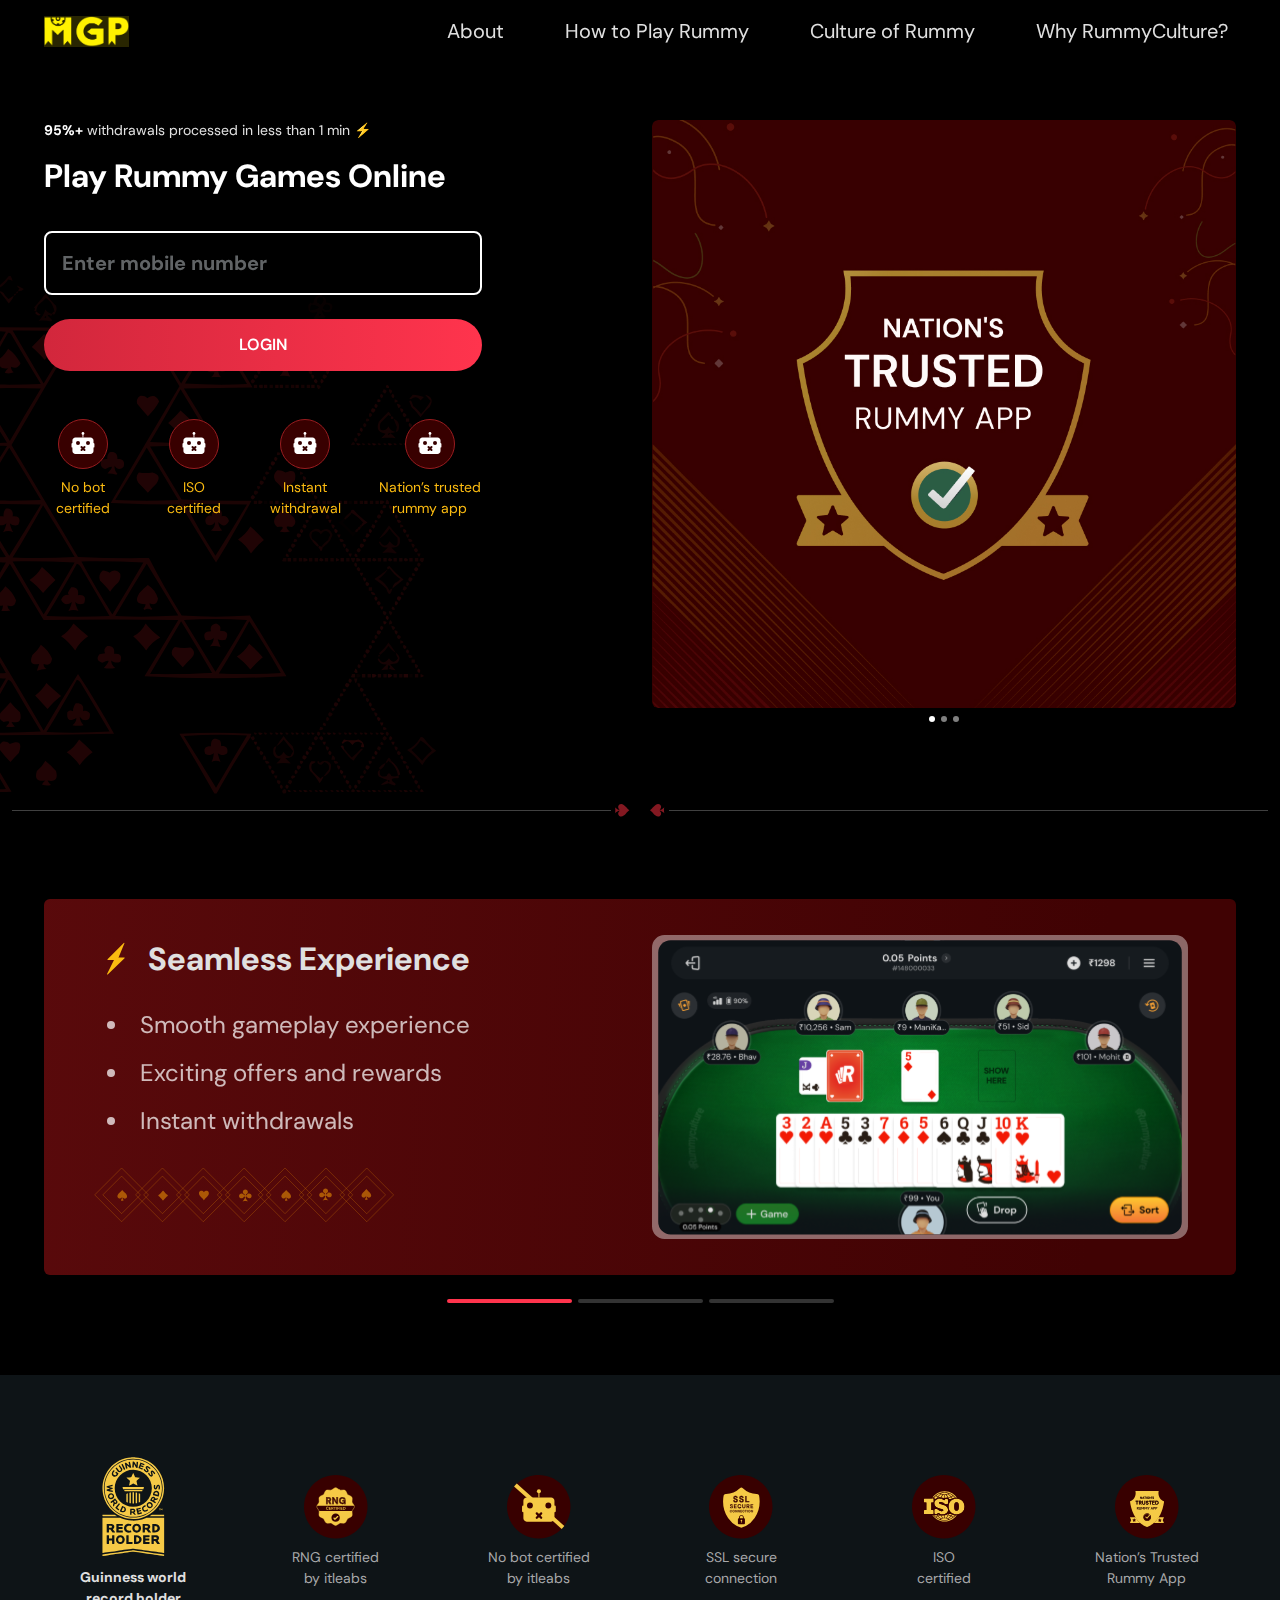
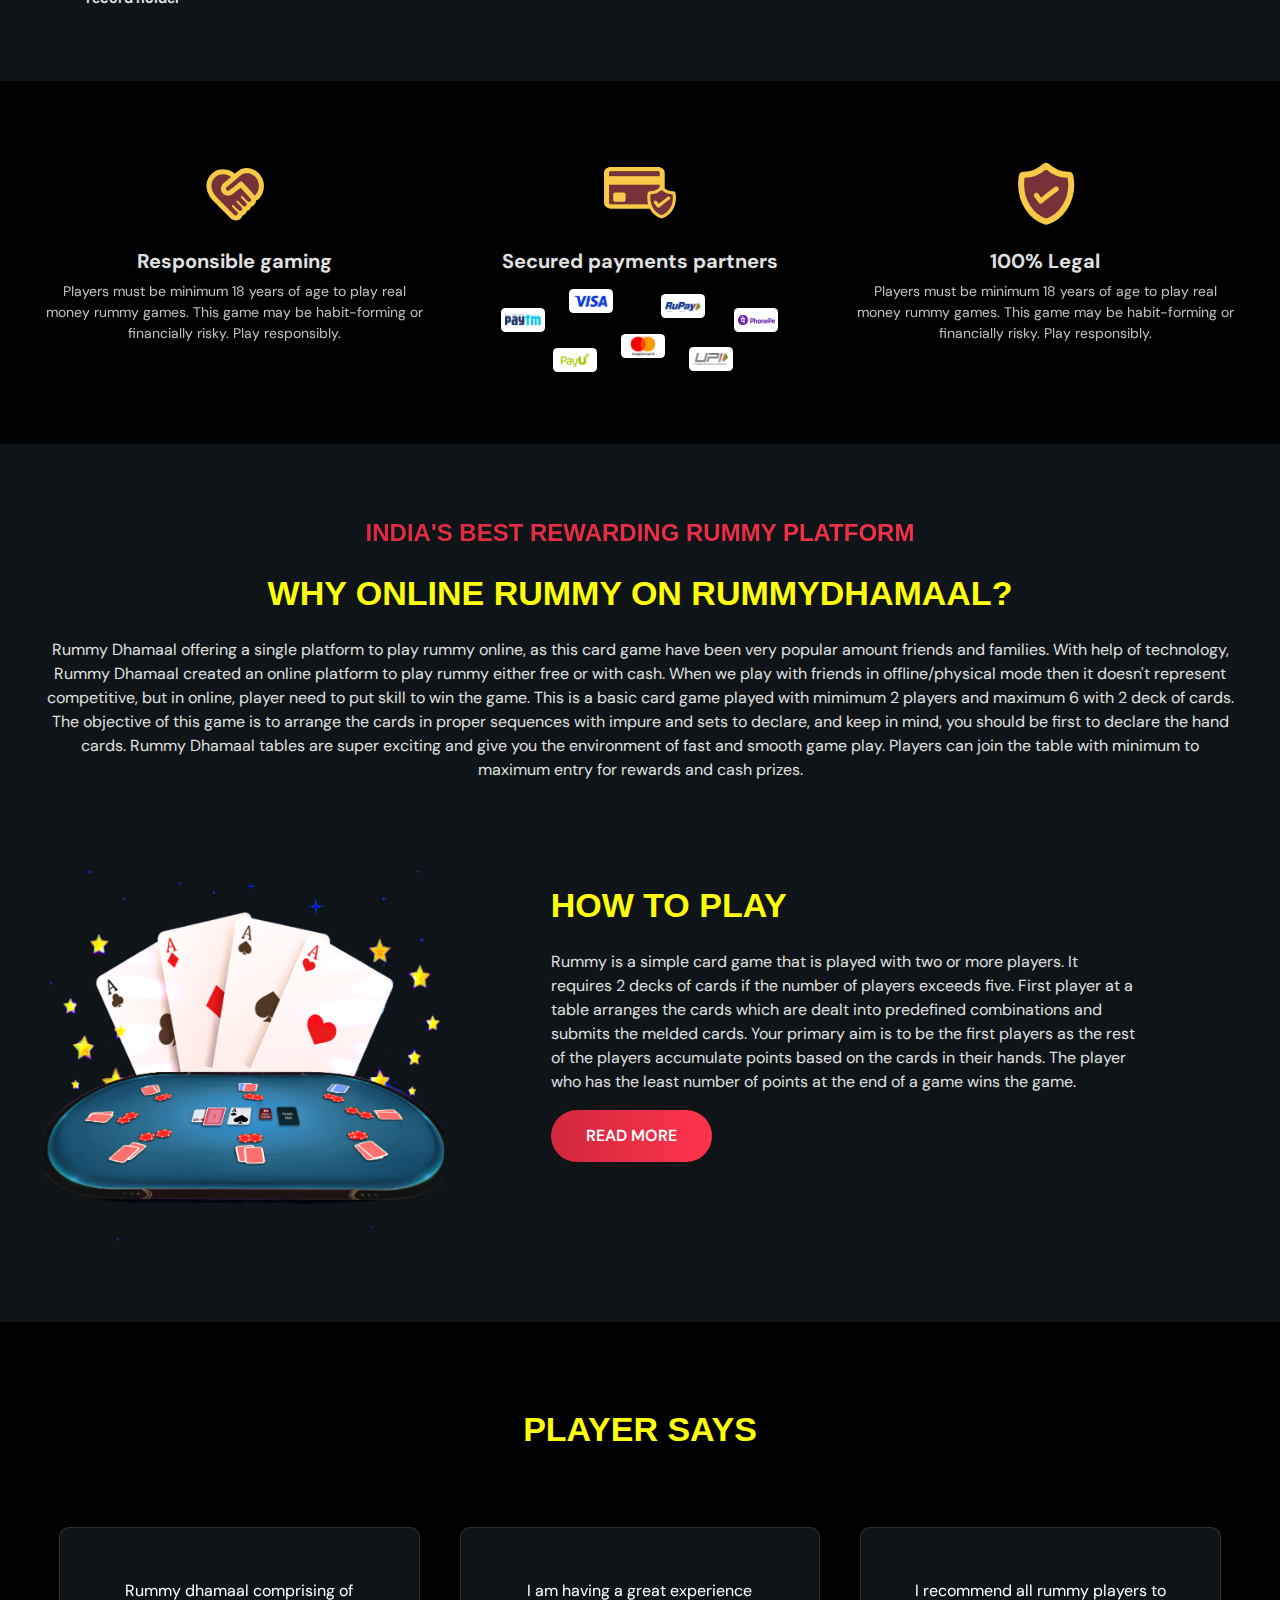
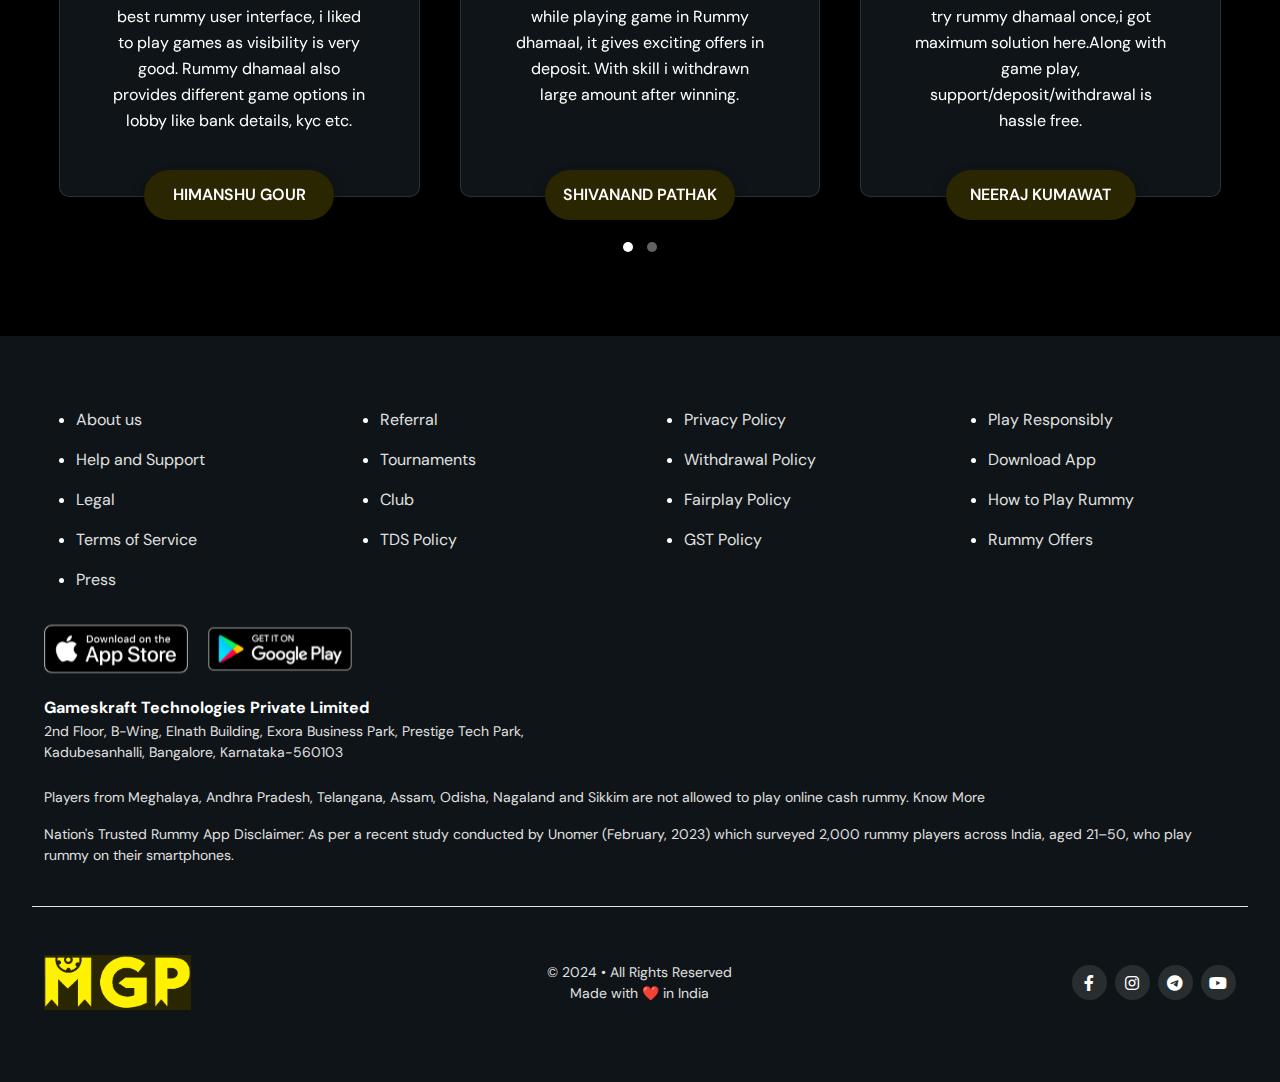
==== commit 29a9953e: "Add files via upload" ====
--- a/index.html
+++ b/index.html
@@ -7,6 +7,7 @@
 	<link rel="stylesheet" type="text/css" href="assets/css/bootstrap.min.css">
 	<link rel="stylesheet" type="text/css" href="assets/css/style.css">
 	<link rel="stylesheet" type="text/css" href="assets/Fontawsome/css/all.min.css">
+	<link rel="stylesheet" type="text/css" href="assets/owlCarousel/css/owl.carousel.min.css">
 	<link href="https://fonts.googleapis.com/css2?family=DM+Sans:opsz,wght@9..40,100;9..40,200;9..40,300;9..40,400;9..40,500;9..40,600;9..40,700;9..40,800;9..40,900;9..40,1000&display=swap" rel="stylesheet"> 
 </head>
 <body>
@@ -17,7 +18,7 @@
 	<nav class="navbar navbar-expand-lg navbar-light header position-fixed top-0 start-0 w-100">
   <div class="container">
     <a class="navbar-brand" href="#">
-    	<img src="assets/img/logo.svg" width="185" />
+    	<img src="assets/img/logo.png" width="85" />
     </a>
     <button class="navbar-toggler" type="button" data-bs-toggle="collapse" data-bs-target="#navbarSupportedContent" aria-controls="navbarSupportedContent" aria-expanded="false" aria-label="Toggle navigation">
       <span class="navbar-toggler-icon"></span>
@@ -56,9 +57,13 @@
 					<!-- <button class="w-100 allBtn font-size-20 fw-bold border-0 text-center px-2 position-relative overflow-hidden mt-2">Login
 						<span class="position-absolute top-0 start-0 w-100 btn-outer-bg h-100"></span>
 					</button> -->
-					<a href="login.html" class="w-100 d-flex align-items-center justify-content-center allBtn font-size-20 fw-bold border-0 text-center px-2 position-relative overflow-hidden mt-2">Login
+					<div class="links paste_pkgames">
+								
+								<a href="login.html" class="mybtn1 link1 w-100 text-center">Login</a>
+							</div>
+					<!-- <a href="login.html" class="w-100 d-flex align-items-center justify-content-center allBtn font-size-20 fw-bold border-0 text-center px-2 position-relative overflow-hidden mt-2">Login
 						<span class="position-absolute top-0 start-0 w-100 btn-outer-bg h-100"></span>
-					</a>
+					</a> -->
 				</div>
 				<div class="d-flex justify-content-between w-75 mt-5">
 					<div class="text-center certified-icon">
@@ -256,204 +261,85 @@
 
 <div class="container-fluid pt-72 pb-72" style="background: var(--md-sys-color-black);">
 	<div class="container">
-		<h2 class="fw-bold font-size-32 text-center mb-4">Rummy Game</h2>
-		<p class="fw-normal opacity-75" style="font-size: 18px;"> Rummy Game demands strategy and good cognitive skills and due to this reason it is called skill based game. Often played during festive season and other family gatherings, rummy has now found its way to our smartphones. As we live in the times of 5G networks, online games are increasingly becoming part of our daily life as a source of entertainment. This is also one of the main reasons why popularity of rummy apps is soaring among all age groups in India. </p>
-		<p class="fw-normal opacity-75 mb-4" style="font-size: 18px;">  The origins of Rummy Game can be traced back to the 18th century in Mexico, where a game called Conquian was played. The game eventually made its way to the USA, where it was modified and became known as Rummy. The game then travelled across the world and eventually made its way to India as well, where it has become one of the most popular card games. </p>
-		<h2 class="fw-bold font-size-32 text-center mb-4">Rummy Rules</h2>
-		<p class="fw-normal opacity-75" style="font-size: 18px;"> If you ever wonder how to play rummy when you are a beginner, then you need not worry. The rules of Rummy are relatively simple. The game is typically played with 2 or 6 players, and each player is dealt 13 cards. The objective of the game is to create sets and sequences with the cards in your hand. A set is a group of three or more cards of the same rank, and a sequence is a group of three or more cards of the same suit in consecutive order. </p>
-		<p class="fw-normal opacity-75 mb-4" style="font-size: 18px;">  When a player declares, the cards are shown to the other players, and the other players must verify that the sets and sequences are valid. If the sets and sequences are valid, the player who declared wins the game.  </p>
-
-		<h2 class="fw-bold font-size-32 text-center mb-4">Rummy Variants</h2>
-		<p class="fw-normal opacity-75" style="font-size: 18px;"> Here are the different types of rummy games. </p>
-		<p class="fw-normal opacity-75" style="font-size: 18px;"> Deals Rummy: In this, you play a fixed number of Deals. It varies from 2-player 1-deal to 6-player 3-deals games. You get a fixed amount of chips at the start of a game. If you win a deal, you get chips based on the score of other players. Based on the variation you are playing, if you have the maximum chips at the end of the game, you win. </p>
-		<p class="fw-normal opacity-75" style="font-size: 18px;"> Pool Rummy: Your goal is to not breach a certain score. There are different variants of Pool rummy - Pool 61, Pool 101, and Pool 201. Played between 2-6 players, the winner of this game is decided when all other players (except the winner) breach a limit of points (61, 101, 201). </p>
-		<p class="fw-normal opacity-75 mb-4" style="font-size: 18px;"> Points Rummy: Points rummy is fast and fun. In this variation of rummy, the aim is to keep your score as low as possible and declare before your opponent. On RummyCulture, you can play Points games from ₹0.01 point value to ₹125 point value. </p>
-
-
-		<h2 class="fw-bold font-size-32 text-center mb-4">Real Cash Rummy</h2>
-		<p class="fw-normal opacity-75" style="font-size: 18px;"> Real Cash Rummy is a variation of the game that is played for real money. The game is played on online gaming platforms that allow players to deposit money into their accounts and use it to play the game. The game operates on a system of buy-ins, with players paying a certain amount of money to enter a game. </p>
-		<p class="fw-normal opacity-75 mb-4" style="font-size: 18px;"> The winner of the game is typically awarded a portion of the buy-in pool, with the remaining money going to the gaming platform as a fee. Real Money Gaming has become a preferred way for people in India to play rummy online. </p>
-
-
-		<h2 class="fw-bold font-size-32 text-center mb-4">How to Play Real Cash Rummy?</h2>
-		<p class="fw-normal opacity-75" style="font-size: 18px;"> To play Real Cash Rummy on a gaming platform, players need to follow these steps: </p>
-		<p class="fw-normal opacity-75" style="font-size: 18px;"> 1: Download Rummy App and Complete the Registration: Players need to register on a rummy app by providing their basic details such as name, email address, and phone number. The gaming app can be downloaded in the form of a rummy APK file from the website by providing a phone number or from the app marketplaces like App Store or Play Store. </p>
-		<p class="fw-normal opacity-75" style="font-size: 18px;"> 2: Verification of the Account: Players need to verify their account by completing the KYC with the help of valid personal identification documents. </p>
-		<p class="fw-normal opacity-75" style="font-size: 18px;"> 3: Make First Deposit: Players need to make a deposit to their account to play Real Cash Rummy. They can make a deposit using various payment options supported by the gaming platform. 	</p>
-		<p class="fw-normal opacity-75" style="font-size: 18px;"> 4: Join a Rummy Game: Players can join a rummy game of their choice. There are different types of rummy games available, such as points rummy, pool rummy, and deals rummy. </p>
-		<p class="fw-normal opacity-75" style="font-size: 18px;"> 5: Play the Game: Players need to use their rummy skills to win the game. The objective of the game is to form valid sets and sequences from the cards dealt with them. </p>
-		<p class="fw-normal opacity-75 mb-4" style="font-size: 18px;"> There may be few additional steps depending on the online gaming platforms. However, in general these 6 steps are followed for the smooth game play of real money gaming. </p>
-
-		<h2 class="fw-bold font-size-32 text-center mb-4">RummyCulture Referral Program</h2>
-		<p class="fw-normal opacity-75" style="font-size: 18px;"> Because of our focus on design, safety, and smooth gameplay experience, players love to refer their friends on RummyCulture. Our referral program rewards you for every friend you get to the online rummy platform. And you keep getting rewards as and when your friend completes certain gameplay milestones. You can get up to 2,000 rewards with a single successful referral. </p>
-		<p class="fw-normal opacity-75 mb-4" style="font-size: 18px;"> The rewards don’t stop at referrals. You also get exciting challenges with big rewards. These challenges are simple and fun. They can range from playing a game of Points rummy to winning 5 games in a row. It not only keeps our players engaged but also makes them more competitive. </p>
-
-		<h2 class="fw-bold font-size-32 text-center mb-4">Instant Withdrawals</h2>
-		<p class="fw-normal opacity-75" style="font-size: 18px;"> Another important advantage of playing rummy in RummyCulture is getting instant withdrawals. You can withdraw your winnings within seconds and they reach straight to your bank account. </p>
-		<p class="fw-normal opacity-75" style="font-size: 18px;"> More than 95% of withdrawal requests are processed in less than a minute by us. </p>
-		<p class="fw-normal opacity-75 mb-4" style="font-size: 18px;"> Recently, real cash rummy has gone through many changes. With these changes, deposits are subjected to GST Policy and withdrawals are subjected to TDS Policy for all rummy apps in India. Rummy players should be well versed with these policies. </p>
-
-		<h2 class="fw-bold font-size-32 text-center mb-4">RummyCulture Real Cash Gaming App</h2>
-		<p class="fw-normal opacity-75" style="font-size: 18px;"> RummyCulture is home to more than 2.5 crore Indian Rummy lovers and we make sure that every moment they spend on our rummy app is fantastic. RummyCulture also holds the Guinness World Record for organizing the biggest rummy tournament where more than 2 lakhs rummy players participated. You also get big rewards on your 1st deposit, and additional rewards for logging in daily for the first 7 days. </p>
-		<p class="fw-normal opacity-75" style="font-size: 18px;"> When you play rummy in RummyCulture, we make sure that your account details and money is safe with us. Safety of your data and fair gameplay is of utmost importance for us and below are a few certifications that display our intent - </p>
-		<p class="fw-normal opacity-75" style="font-size: 18px;"> ISO Certified - RummyCulture is an ISO 9001:2015 certified gaming app. This means that our processes & services are top-notch and we follow strict practices and regular quality checks. </p>
-		<p class="fw-normal opacity-75" style="font-size: 18px;"> RNG Certified - RummyCulture app is RNG (Random Number Generator) certified by iTech Labs, Australia. It means that it uses an algorithm to generate random numbers which ensure that all players get cards selected randomly from a well shuffled deck and are dealt with fairly by the system without any bias. </p>
-		<p class="fw-normal opacity-75" style="font-size: 18px;"> No Bot Certified - RummyCulture is “No-bot certified” app. This certification states that the app doesn’t have any process, service or code that allows the usage of bots to control, mimic, assist, aid or override real player actions. </p>
-		<p class="fw-normal opacity-75" style="font-size: 18px;"> Safe Payment Gateway - You can deposit money to your RummyCulture account through debit or credit card, UPI, and net banking. All our payment gateways adhere to PCI DSS (Payment Card Industry Data Security Standards). They follow a universal set of rules and regulations that are set by global entities like Visa, Mastercard etc. </p>
-		<p class="fw-normal opacity-75 mb-0" style="font-size: 18px;"> It’s time to get all the advantages of playing online rummy. Download the RummyCulture app now and enjoy the amazing gaming experience. </p>
-
-
-
-	</div>
-</div>
+		<h3 class="subTitle text-center"> INDIA'S BEST REWARDING RUMMY PLATFORM </h3>
+		<h2 class="title text-center">
+			 WHY ONLINE RUMMY ON RUMMYDHAMAAL? 
+		</h2>
+		<p class="text-on-surface text-center"> Rummy Dhamaal offering a single platform to play rummy online, as this card game have been very popular amount friends and families. With help of technology, Rummy Dhamaal created an online platform to play rummy either free or with cash. When we play with friends in offline/physical mode then it doesn't represent competitive, but in online, player need to put skill to win the game. This is a basic card game played with mimimum 2 players and maximum 6 with 2 deck of cards. The objective of this game is to arrange the cards in proper sequences with impure and sets to declare, and keep in mind, you should be first to declare the hand cards. Rummy Dhamaal tables are super exciting and give you the environment of fast and smooth game play. Players can join the table with minimum to maximum entry for rewards and cash prizes. </p>
+
+<div class="row pt-72">
+						<div class="col-lg-5 col-md-5">
+							<div class="hero-img2 d-block d-md-none">
+						<img src="assets/img/contact.png" alt="">
+					</div>
+					<div class="hero-img d-none d-md-block">
+						<img class="shape man" src="assets/img/contact.png" alt="" width="400px">
+					</div>
+						</div>
+						<div class="col-lg-6  col-md-6">
+							<div class="section-heading">
+								<!-- <h5 class="subtitle">
+									INDIA'S BEST REWARDING RUMMY PLATFORM
+								</h5> -->
+								<h2 class="title" style="text-align: justify;">
+										HOW TO PLAY
+								</h2>
+								<p class="text-on-surface">
+									Rummy is a simple card game that is played with two or more players. It requires 2 decks of cards if the number of players exceeds five. First player at a table arranges the cards which are dealt into predefined combinations and submits the melded cards. Your primary aim is to be the first players as the rest of the players accumulate points based on the cards in their hands. The player who has the least number of points at the end of a game wins the game.
+								</p>
+								<div class="links" style="text-align: justify;">
+								<a href="https://www.rummydhamaal.com/howtoplay" class="mybtn1 link1">Read More</a>
+							</div>
+							</div>
+						</div>
+					</div>
+
+	</div>
+</div>
+
+
+
+
 
 <div class="container-fluid pt-72 pb-72">
 	<div class="container">
-		<h2 class="fw-bold font-size-32 mb-4">Rummy FAQs</h2>
-
-		<div class="accordion" id="accordionExample">
-  <div class="accordion-item">
-    <h2 class="accordion-header" id="headingOne">
-      <button class="accordion-button" type="button" data-bs-toggle="collapse" data-bs-target="#collapseOne" aria-expanded="true" aria-controls="collapseOne">
-        Is the game of rummy legal in India?
-      </button>
-    </h2>
-    <div id="collapseOne" class="accordion-collapse collapse show" aria-labelledby="headingOne" data-bs-parent="#accordionExample">
-      <div class="accordion-body">
-        
-Yes, online rummy is legal in India. In 1968, the Supreme Court of India passed a judgment that deemed rummy a game of skill. However, a few states, Andhra Pradesh, Telangana, Odisha, Meghalaya, Assam, Sikkim and Nagaland, based on their legal discretion, have restricted skill based games that involve stakes.
-
-      </div>
-    </div>
-  </div>
-  <div class="accordion-item">
-    <h2 class="accordion-header" id="headingTwo">
-      <button class="accordion-button collapsed" type="button" data-bs-toggle="collapse" data-bs-target="#collapseTwo" aria-expanded="false" aria-controls="collapseTwo">
-        Is the RummyCulture app safe to use?
-      </button>
-    </h2>
-    <div id="collapseTwo" class="accordion-collapse collapse" aria-labelledby="headingTwo" data-bs-parent="#accordionExample">
-      <div class="accordion-body">
-        
-Yes, RummyCulture is completely safe and secure to use, and follows strict fair game play policies.
-
-    RummyCulture is an ISO-certified gaming platform.
-    All payment gateways used by RummyCulture are PCI DSS (Payment Card Industry Data Security Standards) compliant. They follow a universal set of rules and regulations that are set by global entities like Visa, Mastercard etc.
-    RummyCulture has a “No-bot” certification, which clearly states that we do not have any systems that allow the usage of bots to control, mimic, assist, aid or override real player actions.
-    RummyCulture’s card shuffling system has been RNG certified by iTech Labs (Australia). RNG uses an algorithm to generate random numbers which ensure that all players get cards selected randomly from a well-shuffled deck and are dealt with fairly by the system without any bias.
-
-
-      </div>
-    </div>
-  </div>
-  <div class="accordion-item">
-    <h2 class="accordion-header" id="headingThree">
-      <button class="accordion-button collapsed" type="button" data-bs-toggle="collapse" data-bs-target="#collapseThree" aria-expanded="false" aria-controls="collapseThree">
-        How do I download the RummyCulture app? Is it available on Google Play Store?
-      </button>
-    </h2>
-    <div id="collapseThree" class="accordion-collapse collapse" aria-labelledby="headingThree" data-bs-parent="#accordionExample">
-      <div class="accordion-body">
-        <ul>
-        	<li> Download it from www.rummyculture.com. 
-        		<ul>
-        			<li>Visit www.rummyculture.com and download the app by simply clicking on the “Download Now” button.</li>
-        			<li>You will need to install the downloaded apk.</li>
-        			<li> Register on the app with your mobile number to start playing.</li>
-        		</ul>
-        	</li>
-        </ul>
-      </div>
-    </div>
-  </div>
-
-  <div class="accordion-item">
-    <h2 class="accordion-header" id="headingThree1">
-      <button class="accordion-button collapsed" type="button" data-bs-toggle="collapse" data-bs-target="#collapseThree1" aria-expanded="false" aria-controls="collapseThree1">
-        Can I play rummy on the RummyCulture app without depositing any money?
-      </button>
-    </h2>
-    <div id="collapseThree1" class="accordion-collapse collapse" aria-labelledby="headingThree1" data-bs-parent="#accordionExample">
-      <div class="accordion-body">
-        Yes, our practice games are free. You can play as many practice games as you want.
-
-    Open the RummyCulture app and click on “Practice”, located on the left bottom corner.
-    Select the practice game you want to play (Deals, Pool, Points).
-    Select the number of players you want to play with (2 or 6) and start the game.
-
-You can also try out our free tournaments.
-
-    Open the RummyCulture app and click on “Tournaments”, located on the left corner.
-    Click on “Free Tourney”. You will see all the free tournaments available for you to play.
-    Select the tournament you want to play and register for it.
-    Check the timings and wait for it to start.
-
-      </div>
-    </div>
-  </div>
-
-</div>
-
-	</div>
-</div>
-
-
-<div class="container-fluid">
-<div class="row">
-	<div class="col-12 d-flex">
-		<hr class="border-top w-50" style="border-color: var(--md-sys-color-stroke) !important;">
-		<img class="px-1" src="assets/img/decoration-red.svg" width="58px" />
-		<hr class="border-top w-50" style="border-color: var(--md-sys-color-stroke) !important;">
-	</div>
-</div>
-</div>
-
-
-<div class="container-fluid pt-72 pb-72">
-	<div class="container">
-		<h2 class="fw-bold font-size-32 mb-5 text-center">Testimonial </h2>
-		<div id="testimonial" class="carousel slide section-mb testimonial" data-bs-ride="carousel">
-  <div class="carousel-inner">
-    <div class="container">
-      <div class="row justify-content-center">
-        <div class="col-md-8">
-    <div class="carousel-item active">
-      <img src="assets/img/user1.png" width="70" />
-      <p class="testimonial-des">From deposit to withdraw, every process is fair in this app, good game screens.</p>
-      <p>
-        <strong class="d-block">Vijay</strong>Delhi
-      </p>
-    </div>
-    <div class="carousel-item">
-      <img src="assets/img/user1.png" width="70" />
-      <p class="testimonial-des">Game play is smooth, i used to play everyday and really won a good amount of money. Interface is good.</p>
-      <p>
-        <strong class="d-block">Deepak</strong>Delhi
-      </p>
-    </div>
-    <div class="carousel-item">
-      <img src="assets/img/user1.png" width="70" />
-      <p class="testimonial-des">Game show is proper, have multiple tables to play game each with different entry amount.</p>
-      <p>
-        <strong class="d-block">Nisha Singh</strong>Delhi
-      </p>
-    </div>
-  </div>
-  </div>
-  </div>
-  </div>
-  <button class="carousel-control-prev" type="button" data-bs-target="#testimonial" data-bs-slide="prev">
-    <span class="carousel-control-prev-icon" aria-hidden="true"></span>
-    <span class="visually-hidden">Previous</span>
-  </button>
-  <button class="carousel-control-next" type="button" data-bs-target="#testimonial" data-bs-slide="next">
-    <span class="carousel-control-next-icon" aria-hidden="true"></span>
-    <span class="visually-hidden">Next</span>
-  </button>
-</div>
-	</div>
-</div>
-
+		<h2 class="title mb-5 text-center">Player Says</h2>
+		
+		<div class="game-slider">
+<div class="owl-carousel owl-theme">
+				
+						<div class="item">
+							<div class="single-game">
+								<p class="mt-3 text-justify my" style="padding: 50px; text-align: center">Rummy dhamaal comprising of best rummy user interface, i liked to play games as visibility is very good. Rummy dhamaal also provides different game options in lobby like bank details, kyc etc.</p>
+								<a href="#" class="mybtn2">Himanshu Gour</a>
+							
+						</div></div>
+						<div class="item">
+							<div class="single-game">
+									<p class="mt-3 text-justify my" style="padding: 50px; text-align: center">I am having a great experience while playing game in Rummy dhamaal, it gives exciting offers in deposit. With skill i withdrawn large amount after winning.</p>
+									<a href="#" class="mybtn2">Shivanand pathak</a>
+							</div></div>
+						
+						<div class="item">
+							<div class="single-game">
+									<p class="mt-3 text-justify my" style="padding: 50px; text-align: center">I recommend all rummy players to try rummy dhamaal once,i got maximum solution here.Along with game play, support/deposit/withdrawal is hassle free.</p>
+									<a href="#" class="mybtn2">Neeraj Kumawat</a>
+							</div>
+</div>
+						
+						<div class="item">
+							<div class="single-game">
+							<p class="mt-3 text-justify my" style="padding: 50px; text-align: center">I loved rummydhamaal from the date of regitration, games fulfill with exciting when you play with professial players. I love to play pool game in rummydhamaal to win big amount.</p>
+									<a href="#" class="mybtn2">Pranav Sharma</a>
+
+							</div></div>
+						
+
+</div>
+
+	</div>
+</div>
+</div>
 
 
 <div class="container-fluid footer pt-72 pb-72">
@@ -543,7 +429,7 @@
 		</div>
 		<div class="row align-items-center">
 			<div class="col-md-4">
-				<img src="assets/img/logo.svg" width="147" />
+				<img src="assets/img/logo.png" width="147" />
 			</div>
 			<div class="col-md-4 text-center text-on-surface font-size-14">
 				<p class="mb-0">© 2024 • All Rights Reserved<br>Made with ❤️ in India</p>
@@ -574,6 +460,14 @@
 	
 </div>
 
+<script src="assets/js/jquery.min.js"></script>
+<script src="assets/js/bootstrap.min.js"></script>
+
+<script src="assets/owlCarousel/js/owl.carousel.min.js"></script>
+
+ 
+
+
 <script>
 	const headerDiv = document.querySelector('.header');
 
@@ -589,10 +483,27 @@
 	window.addEventListener('scroll', handleScroll);
 
 </script>
-
-
-<script src="assets/js/jquery.min.js"></script>
-<script src="assets/js/bootstrap.min.js"></script>
+<script>
+  $(document).ready(function(){
+    $('.owl-carousel').owlCarousel({
+        loop: true,
+        margin: 10,
+        // autoplay: true,
+        nav: true,
+        responsive: {
+            0: {
+                items: 1
+            },
+            600: {
+                items: 3
+            },
+            1000: {
+                items: 3
+            }
+        }
+    });
+  });
+</script>
 
 </body>
 </html>--- a/assets/css/style.css
+++ b/assets/css/style.css
@@ -1,5 +1,6 @@
 :root{
-  --md-sys-color-background: #21103a;
+  --md-sys-color-background: #292601;
+  --md-sys-color-body: #000;
   --md-sys-color-on-background: #fff;
   --md-sys-color-on-surface: #E0E0E0;
   --base-body-font: 'DM Sans', sans-serif;
@@ -7,9 +8,10 @@
   --md-sys-color-on-accent: #141414;
   --md-sys-color-outline: #34373B;
   --md-sys-color-black: #0e1417;
+  --md-title-color: #ffff0c;
 }
 body {
-  background: var(--md-sys-color-background);
+  background: var(--md-sys-color-body);
   overflow-y: scroll;
   overflow-x: hidden;
   color: var(--md-sys-color-on-background);
@@ -140,7 +142,7 @@
   background: #fff;
 }
 .slide-banner-after .carousel-indicators button.active {
-  background: #1ac315;
+  background: #ff344d;
   opacity: 1;
 }
 .all-certified-block {
@@ -175,7 +177,7 @@
   gap: 8px;
 }
 .fixed-header {
-  background: var(--md-sys-color-background) !important;
+  background: var(--md-sys-color-body) !important;
   z-index: 99;
   border-bottom: 1px solid rgba(255, 255, 255, 0.12);
 }
@@ -227,7 +229,7 @@
   font-size: 14px;
 }
 .offcanvasMenu-block {
-  
+  background: var(--md-sys-color-black);
   max-width: 300px;
   box-shadow: 0 8px 10px -5px rgba(0,0,0,.2),0 16px 24px 2px rgba(0,0,0,.14),0 6px 30px 5px rgba(0,0,0,.12);
   box-shadow: 0 0 10px #000;
@@ -245,11 +247,11 @@
 .loginMenuoffcanvas .header-navbar-top li a {
   padding: 10px 22px !important;
   letter-spacing: 1px;
-  color: #000;
+  color: #fff;
 }
 .dropdown-menu-custome li a i {
   margin-right: 10px;
-  color: #000;
+  color: #fff;
 }
 .box-block {
   background: #fff;
@@ -322,4 +324,206 @@
 .testimonial .testimonial-des {
   margin: 15px 0;
   margin-bottom: 10px;
+}
+.header .navbar-toggler {
+  border: 0;
+  filter: invert(100%);
+  opacity: 1;
+  padding: 0;
+}
+.mybtn1 {
+  font-size: 16px;
+  text-transform: uppercase;
+  font-weight: 600;
+  padding: 14px 35px;
+  display: inline-block;
+  color: #fff;
+  border: 0px;
+  border-radius: 50px;
+  cursor: pointer;
+  -webkit-transition: all 0.3s ease-in;
+  -o-transition: all 0.3s ease-in;
+  transition: all 0.3s ease-in;
+  background-image: -webkit-gradient(linear, right top, left top, from(#ff344d), to(#d2273c));
+  background-image: -webkit-linear-gradient(right, #ff344d, #d2273c);
+  background-image: -o-linear-gradient(right, #ff344d, #d2273c);
+  background-image: linear-gradient(to left, #ff344d, #d2273c);
+}
+.topbottomAni {
+  animation: manAni 3s linear infinite;
+}
+.image {
+  max-width: 100%;
+}
+
+@keyframes manAni {
+  0% {
+  margin: 0px;
+}
+33% {
+  margin-top: 5px;
+}
+66% {
+  margin-top: -5px;
+}
+100% {
+  margin: 0px;
+}
+}
+.after-login {
+  padding-top: 74px;
+}
+.after-login .banner {
+  background: var(--md-sys-color-black);
+}
+.single-game {
+  height: 270px;
+  display: block;
+  line-height: 300px;
+  text-align: center;
+  border: 1px solid rgba(255, 255, 255, 0.12);
+  border-radius: 10px;
+  -webkit-box-shadow: 0px 10px 15px 0px rgb(0 0 0 / 40%);
+  box-shadow: 0px 10px 15px 0px rgb(0 0 0 / 40%);
+  position: relative;
+  -webkit-transition: all 0.3s ease-in;
+  -o-transition: all 0.3s ease-in;
+  transition: all 0.3s ease-in;
+  background: var(--md-sys-color-black);
+}
+.featured-game .game-slider .item .single-game {
+  margin: 15px 15px 40px;
+}
+.mybtn2 {
+  font-size: 16px;
+  text-transform: uppercase;
+  font-weight: 600;
+  height: 50px;
+  line-height: 50px;
+  width: 190px;
+  display: inline-block;
+  color: #fff;
+  border: 0px;
+  border-radius: 50px;
+  cursor: pointer;
+  -webkit-transition: all 0.3s ease-in;
+  -o-transition: all 0.3s ease-in;
+  transition: all 0.3s ease-in;
+  background-image: linear-gradient(to left, #ff344d, #d2273c);
+}
+.my {
+  font-size: 16px;
+  color: #fff;
+  line-height: 1.625;
+  position: relative;
+  margin-top: 0 !important;
+}
+.single-game .mybtn2 {
+  position: absolute;
+  display: block;
+  height: 50px;
+  bottom: -25px;
+  left: 50%;
+  -webkit-transform: translateX(-50%);
+  -ms-transform: translateX(-50%);
+  transform: translateX(-50%);
+  -webkit-box-shadow: 0px 10px 15px 0px rgba(0, 0, 0, 0.4);
+  box-shadow: 0px 10px 15px 0px rgba(0, 0, 0, 0.4);
+}
+.single-game .mybtn2 {
+  position: absolute;
+  display: block;
+  height: 50px;
+  bottom: -24px;
+  background: #292601;
+}
+.game-slider .item .single-game {
+  margin: 15px 15px 40px;
+}
+.owl-theme .owl-dots .owl-dot span {
+  width: 10px;
+  height: 10px;
+  margin: 5px 7px;
+  background: #D6D6D675;
+  display: block;
+  -webkit-backface-visibility: visible;
+  transition: opacity .2s ease;
+  border-radius: 30px;
+}
+.single-game:hover {
+  border-color: #681f40;
+  -webkit-transform: translateY(-10px);
+  -ms-transform: translateY(-10px);
+  transform: translateY(-10px);
+}
+.game-slider .owl-nav, .rewarding-block .owl-nav {
+  display: none;
+}
+.game-slider .owl-dots, .rewarding-block .owl-dots {
+  text-align: center;
+}
+.user-icon img {
+  width: 100%;
+  height: 100%;
+  object-fit: cover;
+}
+.user-icon {
+  width: 45px;
+  height: 45px;
+  border-radius: 50%;
+  border: 1px solid #ffffff3d;
+}
+.userName p {
+  line-height: normal;
+}
+.loginMenuoffcanvas .btn-close {
+  filter: invert(100%);
+  outline: none;
+  box-shadow: none;
+}
+.rewarding-block .owl-dots {
+  margin-top: 15px;
+}
+.owl-theme .owl-dots .owl-dot.active span {
+  background: #fff;
+}
+.rewarding-block img {
+  border-radius: 4px;
+}
+.mainTitle {
+  font-size: 70px;
+  line-height: 70px;
+  text-transform: uppercase;
+  margin-bottom: 13px;
+  letter-spacing: 1px;
+  font-family: 'Ubuntu', sans-serif;
+  text-shadow: 0 0 4px #fef100;
+}
+.title {
+  font-size: 34px;
+  line-height: 70px;
+  font-weight: 700;
+  text-transform: uppercase;
+  color: var(--md-title-color);
+  margin-bottom: 10px;
+  font-family: 'Ubuntu', sans-serif;
+}
+.subTitle {
+  font-size: 24px;
+  line-height: 34px;
+  font-weight: 600;
+  text-transform: uppercase;
+  margin-bottom: 8px;
+  background: -webkit-linear-gradient(to left, #ff344d, #d2273c);
+  background: -moz-linear-gradient(to left, #ff344d, #d2273c);
+  background: -ms-linear-gradient(to left, #ff344d, #d2273c);
+  background: -o-linear-gradient(to left, #ff344d, #d2273c);
+  background: -webkit-gradient(linear, right top, left top, from(#ff344d), to(#d2273c));
+  background: -webkit-linear-gradient(right, #ff344d, #d2273c);
+  background: -o-linear-gradient(right, #ff344d, #d2273c);
+  background: linear-gradient(to left, #ff344d, #d2273c);
+    background-clip: border-box;
+  -webkit-background-clip: text;
+  -webkit-text-fill-color: transparent;
+  font-family: 'Ubuntu', sans-serif;
 }